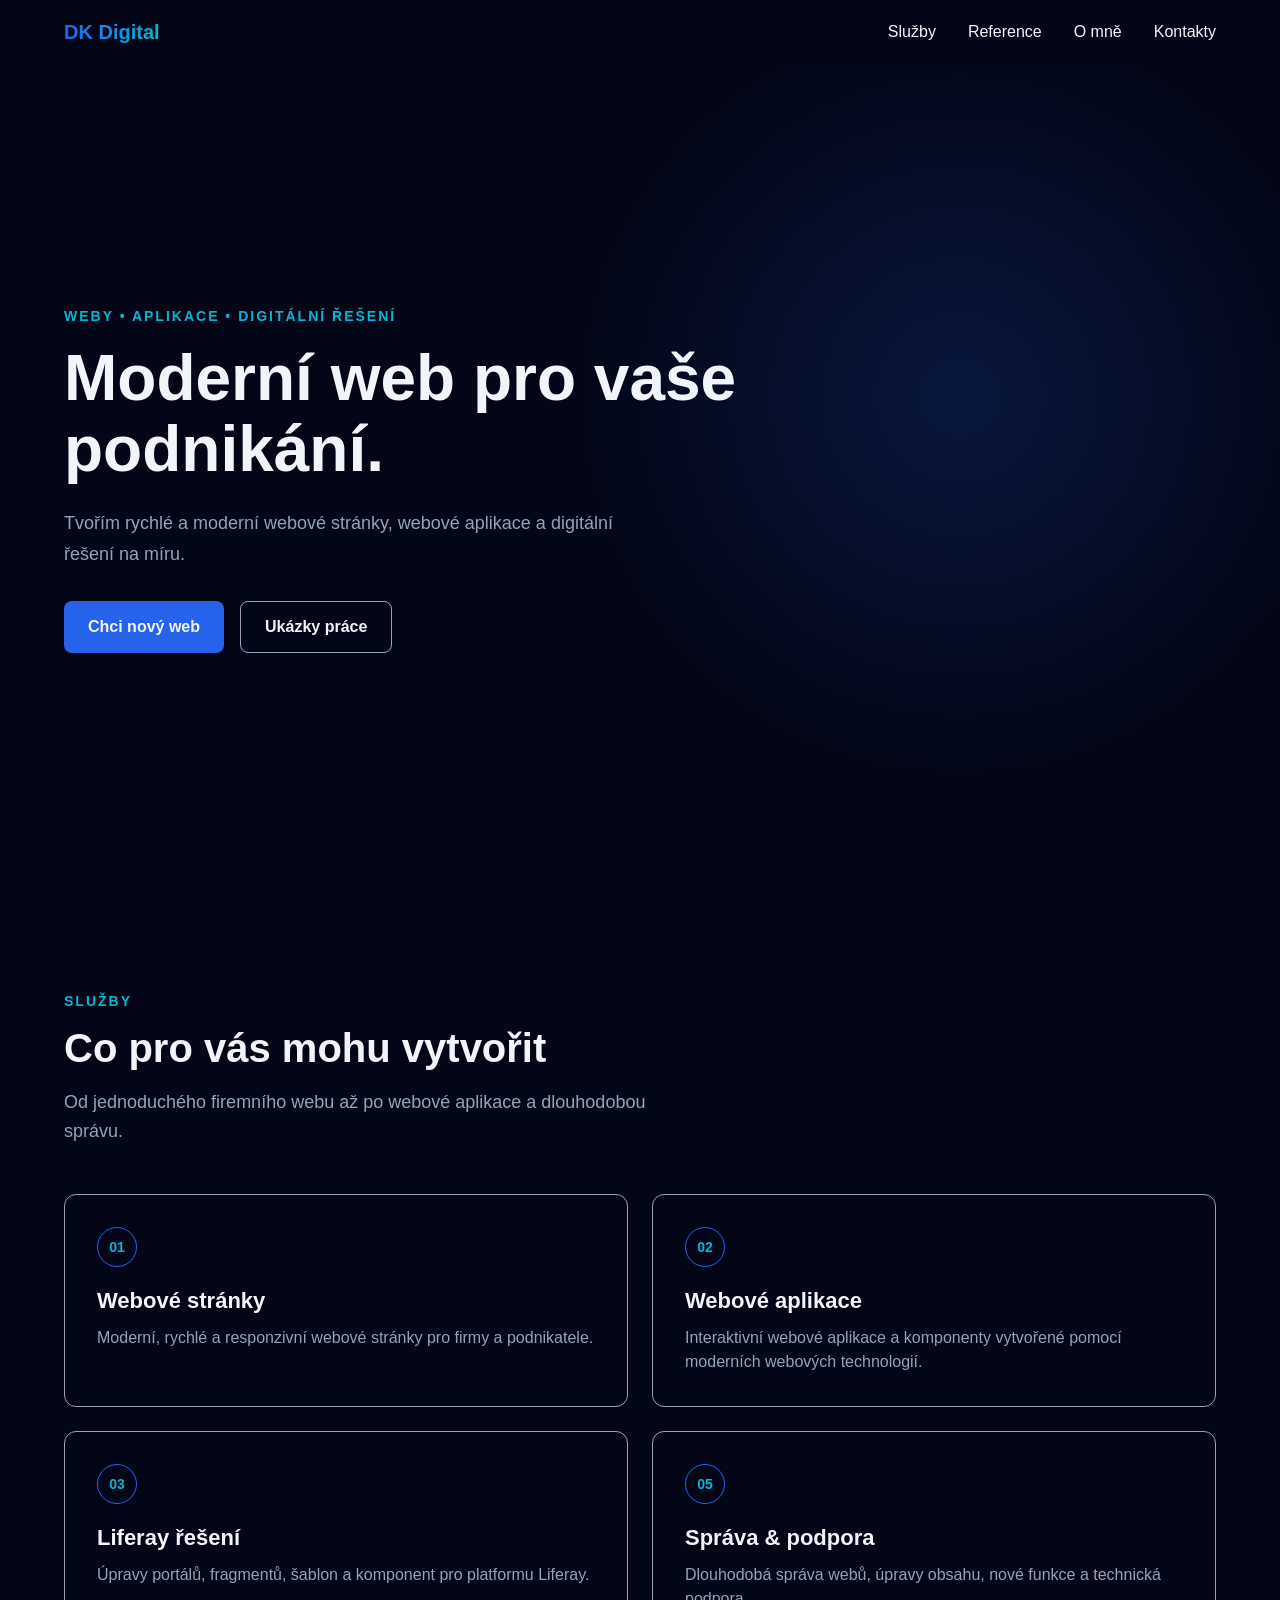
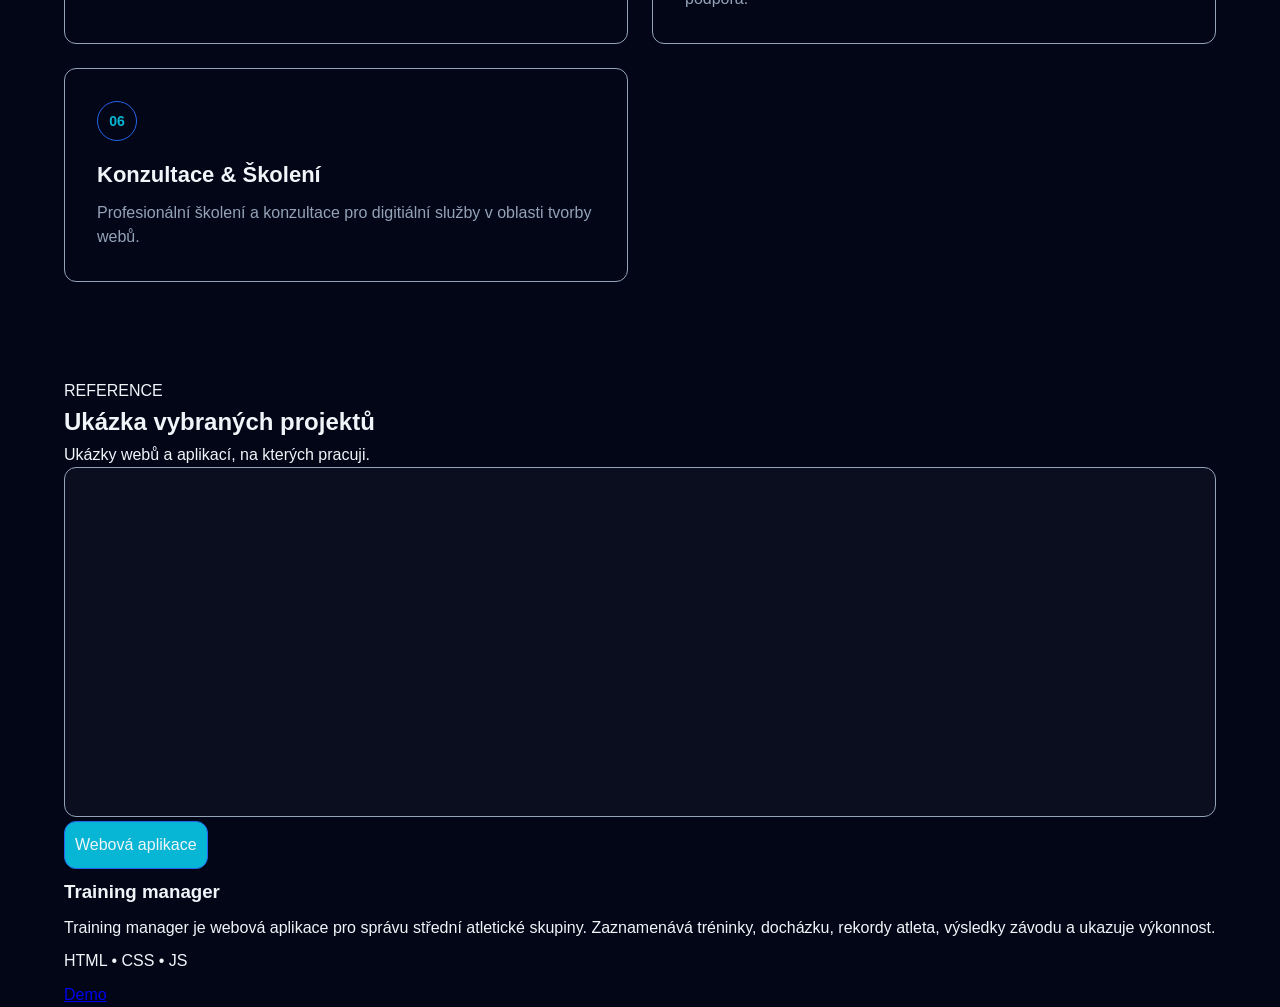
==== index.html @ 987971bc "Initial commit" ====
<!DOCTYPE html>
<html lang="cs">
<head>
    <meta charset="UTF-8">
    <meta name="viewport" content="width=device-width, initial-scale=1.0">
    <title>DK Digital | Weby, aplikace a digitální řešení</title>
    <link rel="stylesheet" href="css/style.css">
</head>
<body>
    <header class="header">
        <div class="container header__inner">
            <a href="/" class="logo">DK Digital </a>
            <nav class="header__nav">
                <ul class="header__nav-list">
                    <li class="header__nav-item"><a class="header__nav-link" href="#services">Služby</a></li>
                    <li class="header__nav-item"><a class="header__nav-link" href="#references">Reference</a></li>
                    <li class="header__nav-item"><a class="header__nav-link" href="#aboutme">O mně</a></li>
                    <li class="header__nav-item"><a class="header__nav-link" href="#contacts">Kontakty</a></li>
                </ul>
            </nav>
            <button class="header__menu-button" type="button" aria-label="Otevřít navigaci" aria-expanded="false">
                <span></span>
                <span></span>
                <span></span>
            </button>
        </div>
    </header>

    <main>
        <section class="hero">
            <div class="container">
                <div class="hero__content">
                    <p class="hero__eyebrow">
                        WEBY • APLIKACE • DIGITÁLNÍ ŘEŠENÍ
                    </p>
                    <h1 class="hero__title">Moderní web pro vaše podnikání.</h1>
                    <p class="hero__text">
                        Tvořím rychlé a moderní webové stránky, webové aplikace a digitální řešení na míru.
                    </p>
                    <div class="hero__actions">
                        <a href="#contacts" class="button button--primary">
                            Chci nový web
                        </a>

                        <a href="#references" class="button button--secondary">
                            Ukázky práce
                        </a>
                    </div>
                </div>
            </div>
        </section>

        <section class="services" id="services">
            <div class="container">
                <header class="services__header">
                    <p class="services__eyebrow"> SLUŽBY </p>
                        <h2 class="services__title">Co pro vás mohu vytvořit</h2>
                        <p class="services__text">Od jednoduchého firemního webu až po webové aplikace a dlouhodobou správu.</p>
                </header>

                 <div class="services__grid">
                        <article class="service-card">
                            <span class="service-card__number">01</span>

                            <h3 class="service-card__title">
                                Webové stránky
                            </h3>

                            <p class="service-card__text">
                                Moderní, rychlé a responzivní webové stránky pro firmy a podnikatele.
                            </p>
                        </article>

                         <article class="service-card">
                            <span class="service-card__number">02</span>

                            <h3 class="service-card__title">
                                Webové aplikace
                            </h3>

                            <p class="service-card__text">
                                Interaktivní webové aplikace a komponenty vytvořené pomocí moderních webových technologií.
                            </p>
                        </article>

                        <article class="service-card">
                            <span class="service-card__number">03</span>

                            <h3 class="service-card__title">
                                Liferay řešení
                            </h3>

                            <p class="service-card__text">
                                Úpravy portálů, fragmentů, šablon a komponent pro platformu Liferay.
                            </p>
                        </article>

                        <article class="service-card">
                            <span class="service-card__number">05</span>

                            <h3 class="service-card__title">
                                Správa & podpora
                            </h3>

                            <p class="service-card__text">
                                Dlouhodobá správa webů, úpravy obsahu, nové funkce a technická podpora.
                            </p>
                        </article>

                        <article class="service-card">
                            <span class="service-card__number">06</span>

                            <h3 class="service-card__title">
                                Konzultace & Školení
                            </h3>

                            <p class="service-card__text">
                                Profesionální školení a konzultace pro digitiální služby v oblasti tvorby webů.
                            </p>
                        </article>
                 </div>
            </div>

        </section>

        <section class="references" id="references">
            <div class="container">
                <header class="references__header">
                    <p class="references__eyebrow">REFERENCE</p>
                    <h2 class="references__title">Ukázka vybraných projektů</h2>
                    <p class="references__text">Ukázky webů a aplikací, na kterých pracuji.</p>
                </header>

                <div class="references__grid">
                    <article class="project-card">
                        <div class="project-card__image">
                            <!-- Později screenshot projektu --> 
                        </div>
                        <div class="project-card__content">
                            <span class="project-card__category">Webová aplikace</span>
                            <h3 class="project-card__title"> Training manager</h3>
                            <p class="project-card__text">Training manager je webová aplikace pro správu střední atletické skupiny.
                                Zaznamenává tréninky, docházku, rekordy atleta, výsledky závodu a ukazuje výkonnost. </p>
                            <span class="project-card__technologies">HTML • CSS • JS</span>
                            <a class="project-card__link" href="#" target="_blank">Demo</a>
                        </div>
                    </article>
                </div>
            </div>
        </section>
    </main>
    <script src="js/main.js"></script>
</body>
</html>
---- css/style.css ----
* {
    margin: 0px;
    padding: 0px;
    box-sizing: border-box;
}

:root {
    --color-background: #020617;
    --color-primary: #2563eb;
    --color-accent: #06b6d4;
    --color-text: #f1f5f9;
    --color-text-muted: #94a3b8;
}

body {
    background-color: var(--color-background);
    color: var(--color-text);
    font-family: Arial, sans-serif;
    line-height: 1.6;
}

.container {
    width: 100%;
    max-width: 1200px;
    margin: 0 auto;
    padding: 0 24px;
}

/*--- Header page ---*/

.header {
    padding: 16px 0;
}

.header__inner {
   display: flex;
   align-items: center;
   justify-content: space-between;
   position: relative;
}

.header__nav-list {
    display: flex;
    list-style: none;
    gap: 32px;
}

.header__nav-link {
    color: var(--color-text);
    text-decoration: none;
    transition: color 0.2s ease;
}

.header__nav-link:hover {
    color: var(--color-accent);
}

.logo {
    background: linear-gradient(
        90deg,
        var(--color-primary),
        var(--color-accent)
    );
    background-clip: text;
    color: transparent;
    text-decoration: none;
    font-size: 20px;
    font-weight: 700;
}

.header__menu-button {
    display: none;
    padding: 8px;
    background: none;
    border: none;
    cursor: pointer;
}

.header__menu-button span {
    width: 24px;
    height: 2px;
    background-color: var(--color-text);
}

.hero {
    min-height: calc(100vh - 70px);
    display: flex;
    align-items: center;
    background:
        radial-gradient(
            circle at 75% 40%,
            rgba(37, 99, 235, 0.18),
            transparent 35%
        );
}

.hero__content {
    max-width: 750px;
}

.hero__eyebrow {
    color: var(--color-accent);
    font-size: 14px;
    font-weight: 700;
    letter-spacing: 2px;
    margin-bottom: 16px;
}

.hero__title {
    font-size: clamp(40px, 6vw, 64px);
    line-height: 1.1;
    margin-bottom: 24px;
}

.hero__text {
    max-width: 600px;
    color: var(--color-text-muted);
    font-size: 18px;
    line-height: 1.7;
    margin-bottom: 32px;
}

.hero__actions {
    display: flex;
    gap: 16px;
}

/* Action button */
.button {
    display: inline-flex;
    align-items: center;
    justify-content: center;
    padding: 12px 24px;
    text-decoration: none;
    border-radius: 8px;
    font-weight: 600;
    transition:
        background-color 0.2s ease,
        border-color 0.2s ease,
        color 0.2s ease,
        transform 0.2s ease;
}

.button--primary {
    background-color: var(--color-primary);
    color: var(--color-text);
}

.button--secondary {
    color: var(--color-text);
    border: 1px solid var(--color-text-muted);
}

.button--primary:hover {
    background-color: var(--color-accent);
    transform: translateY(-2px);
}

.button--secondary:hover {
    border-color: var(--color-accent);
    color: var(--color-accent);
    transform: translateY(-2px);
}

/*--- Service section ---*/

.services {
    padding: 96px 0;
}

.services__header {
    margin-bottom: 48px;
}

.services__eyebrow {
    color: var(--color-accent);
    font-size: 14px;
    font-weight: 700;
    letter-spacing: 2px;
    margin-bottom: 12px;
}

.services__title {
    font-size: 40px;
    line-height: 1.2;
    margin-bottom: 16px;
}

.services__text {
    max-width: 600px;
    color: var(--color-text-muted);
    font-size: 18px;
}

.services__grid {
    display: grid;
    grid-template-columns: repeat(2, 1fr);
    gap: 24px;
}

.service-card {
    border: 1px solid var(--color-text-muted);
    border-radius: 12px;
    padding: 32px;
    transition:
        border-color 0.2s ease,
        transform 0.2s ease;
}

.service-card:hover {
    border-color: var(--color-accent);
    transform: translateY(-4px);
}

.service-card__number {
    display: inline-flex;
    align-items: center;
    justify-content: center;
    width: 40px;
    height: 40px;
    border: 1px solid var(--color-primary);
    border-radius: 50%;
    color: var(--color-accent);
    font-size: 14px;
    font-weight: 700;
}

.service-card__title {
    margin-top: 16px;
    margin-bottom: 8px;
    font-size: 22px;
}

.service-card__text {
    color: var(--color-text-muted);
    line-height: 1.5;
}

/* --- Reference --- */
.reference
.references__header
.references__eyebrow
.references__title
.references__text
.references__grid

.project-card {
    display: grid;
    grid-template-columns: repeat(2, 1fr);
    gap: 48px;
}

.project-card__image {
    min-height: 350px;
    background: rgba(255, 255, 255, 0.03);
    border: 1px solid var(--color-text-muted);
    border-radius: 12px;
}

.project-card__content {
    display: flex;
    flex-direction: column;
    justify-content: center;
    gap: 8px;
    
}

.project-card__category {
    margin-top: 4px;
    padding: 10px;
    border: 1px solid var(--color-primary);
    border-radius: 12px;
    background: var(--color-accent) ;
    align-self: flex-start;
}

.project-card__title
.project-card__text
.project-card__technologies
.project-card__link

/*--- Responzivita --- */
@media (max-width: 768px) {

    .services__grid {
        grid-template-columns: 1fr;
    }

    .hero__actions {
        flex-direction: column;
    }

    .header__menu-button {
        display: flex;
        flex-direction: column;
        gap: 5px;
    }

    .header__menu-button span {
        width: 24px;
        height: 2px;
        background-color: var(--color-text);
        transition:
            transform 0.2s ease,
            opacity 0.2s ease;
    }

    .header__menu-button[aria-expanded="true"] span:nth-child(1) {
        transform: translateY(7px) rotate(45deg);
    }

    .header__menu-button[aria-expanded="true"] span:nth-child(2) {
        opacity: 0;
    }

    .header__menu-button[aria-expanded="true"] span:nth-child(3) {
        transform: translateY(-7px) rotate(-45deg);
    }

    .header__nav {
        display: none;
        position: absolute;
        top: calc(100% + 12px);
        padding: 24px;
        background-color: var(--color-background);
        border: 1px solid var(--color-text-muted);
        border-radius: 12px;
        z-index: 100;
    }

    .header__nav.is-open {
        display: block;
    }

    .header__nav-list {
        flex-direction: column;
        gap: 16px;
}

}
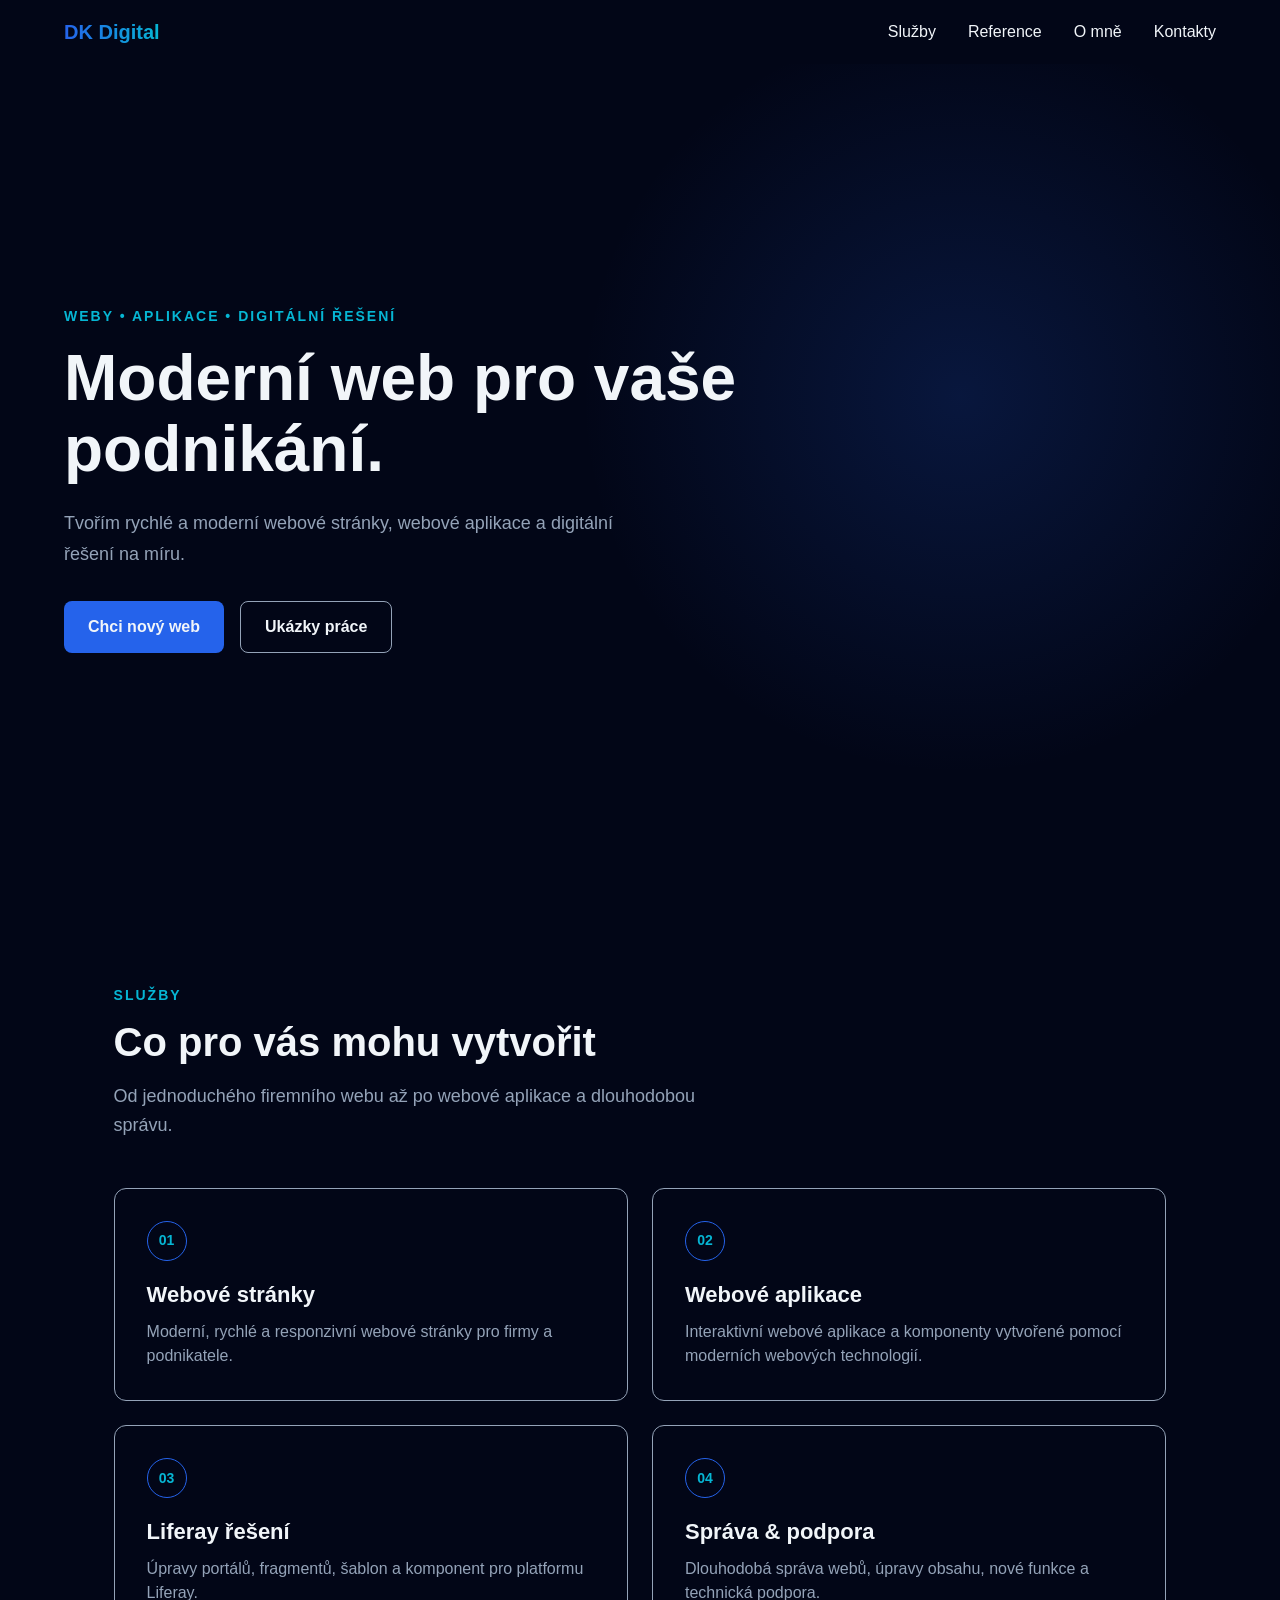
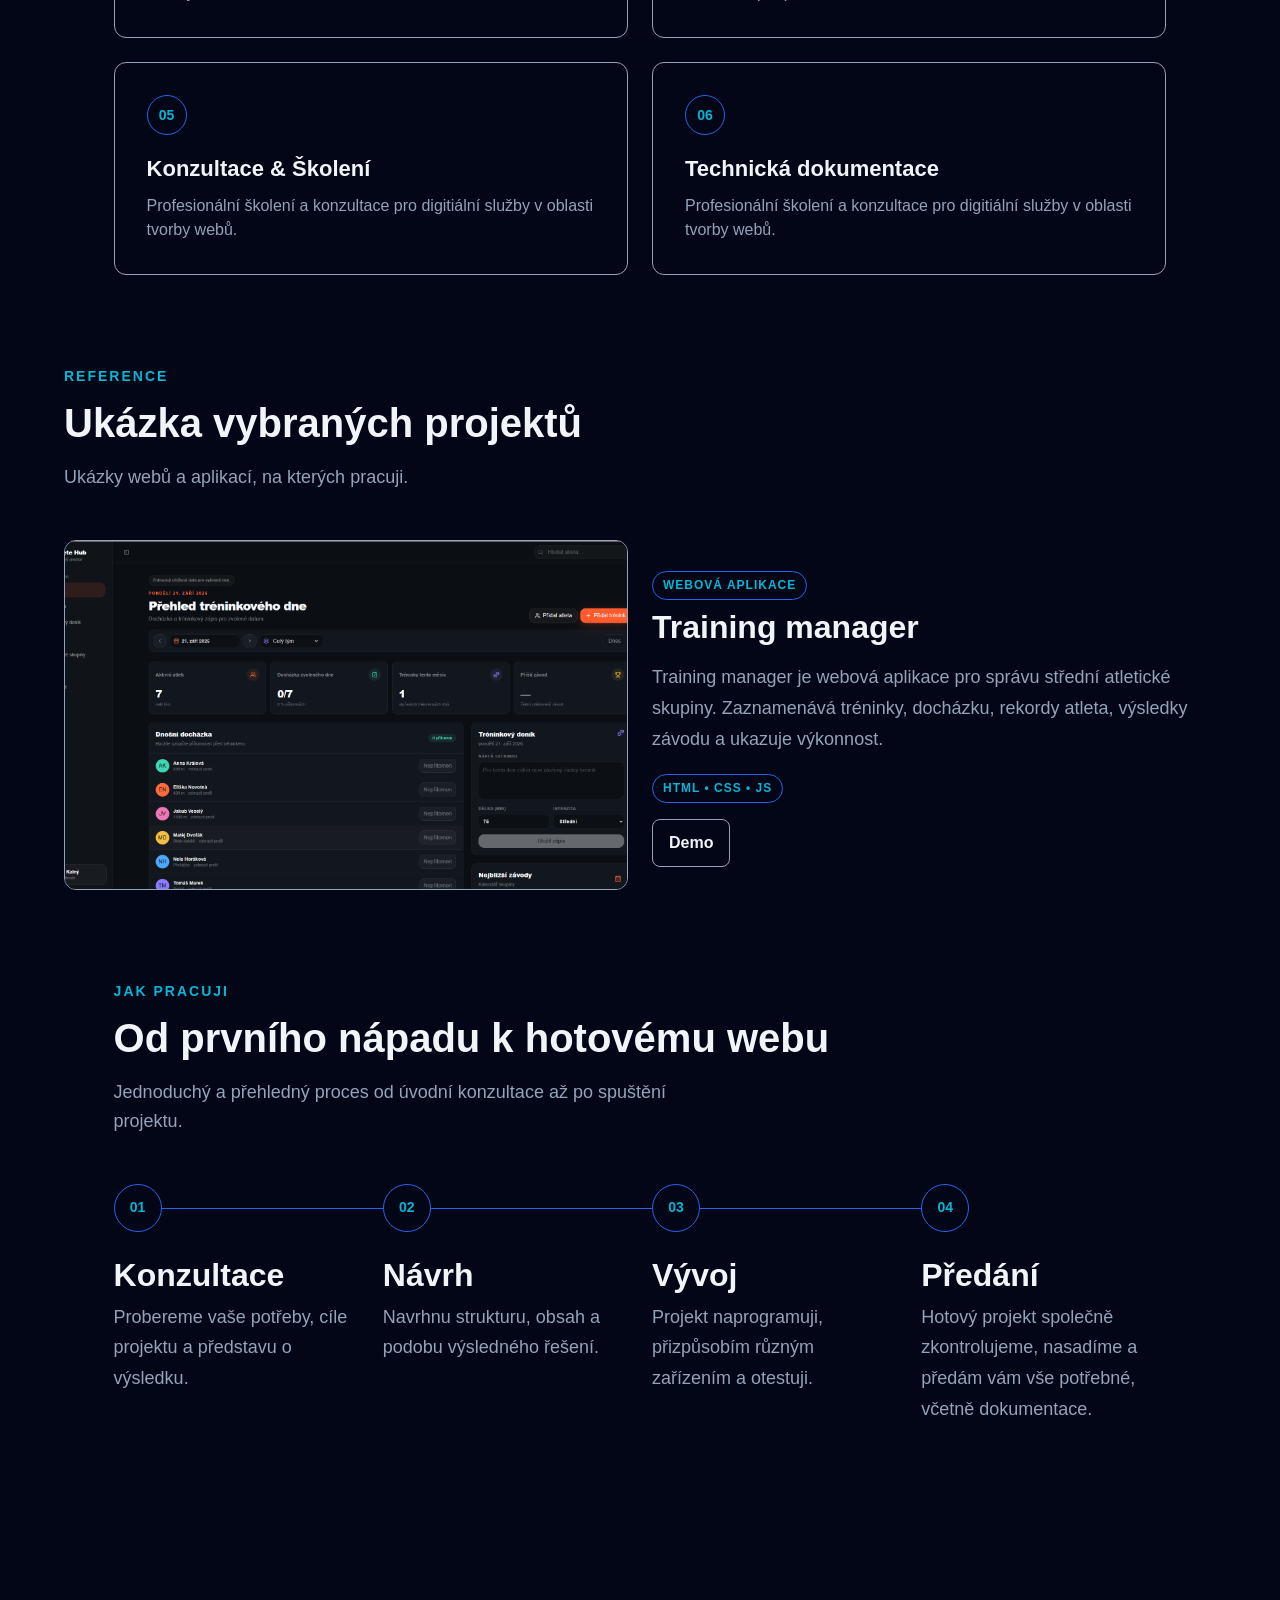
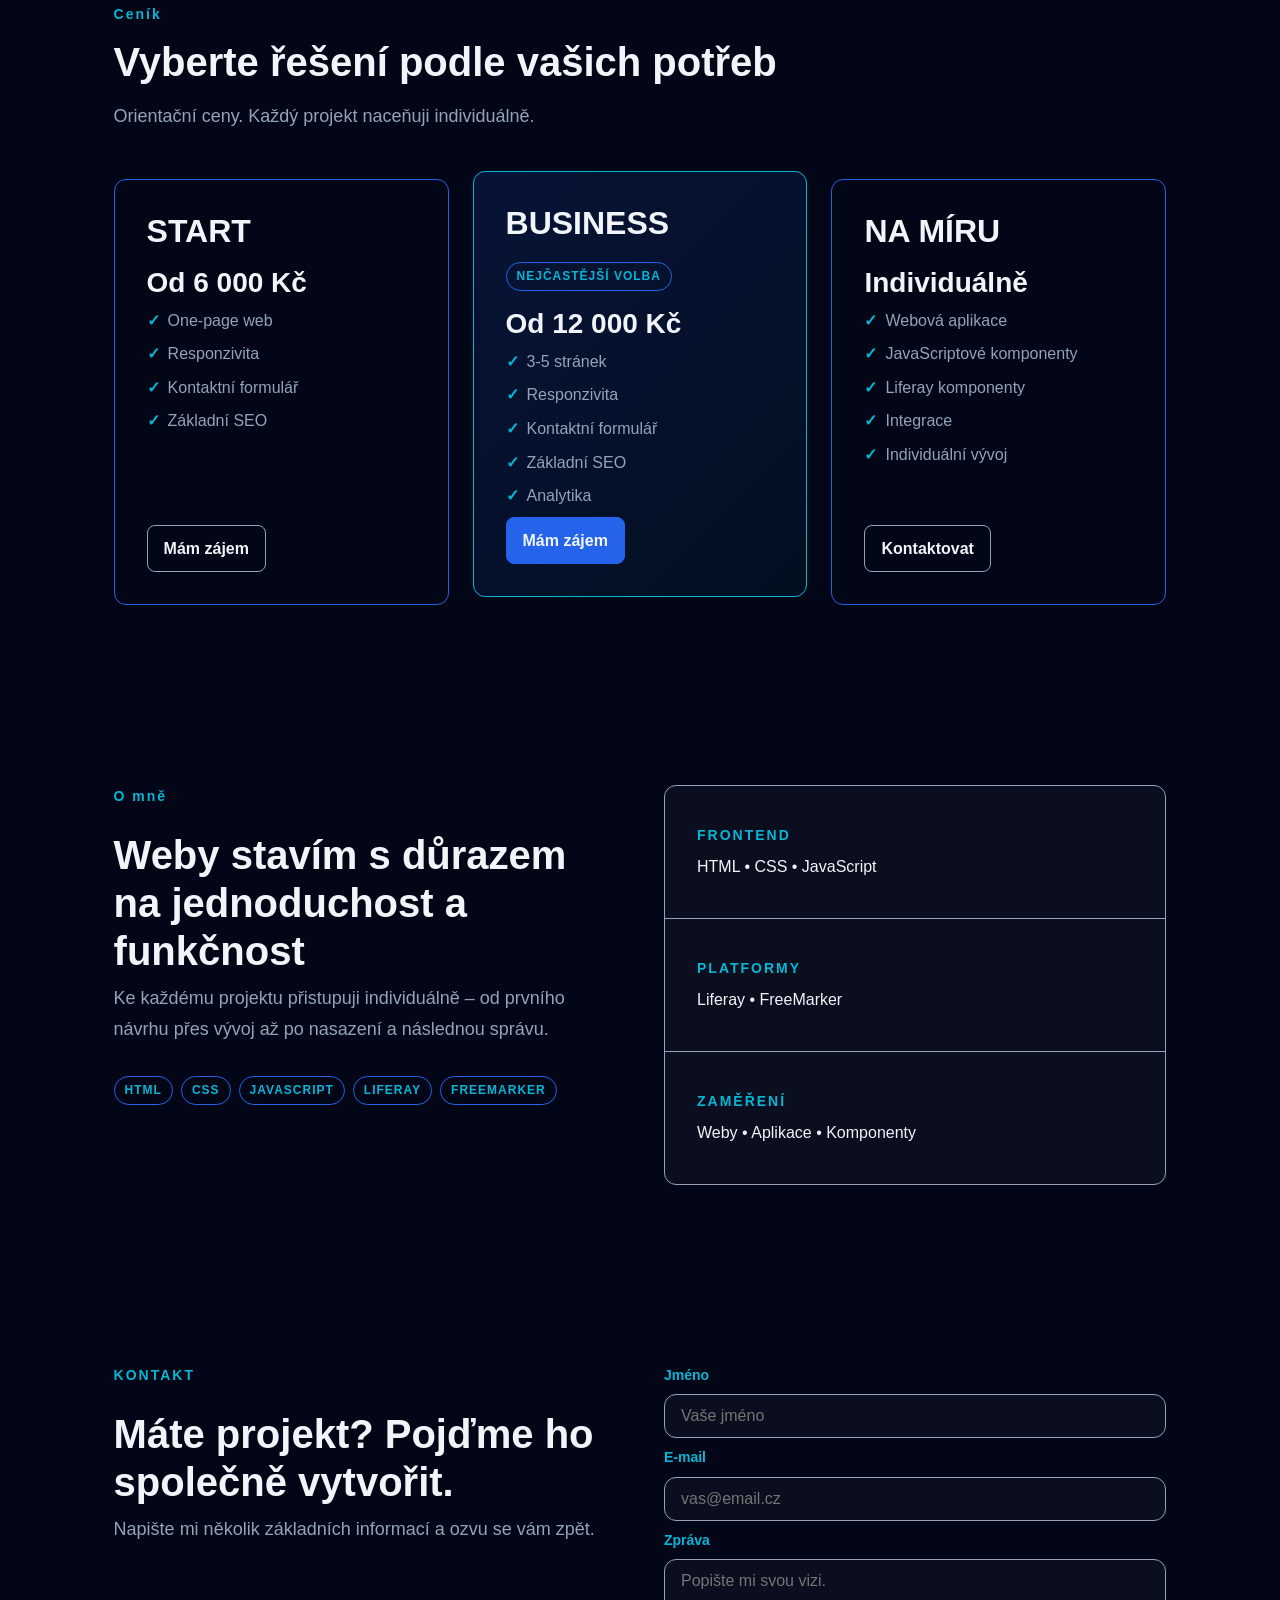
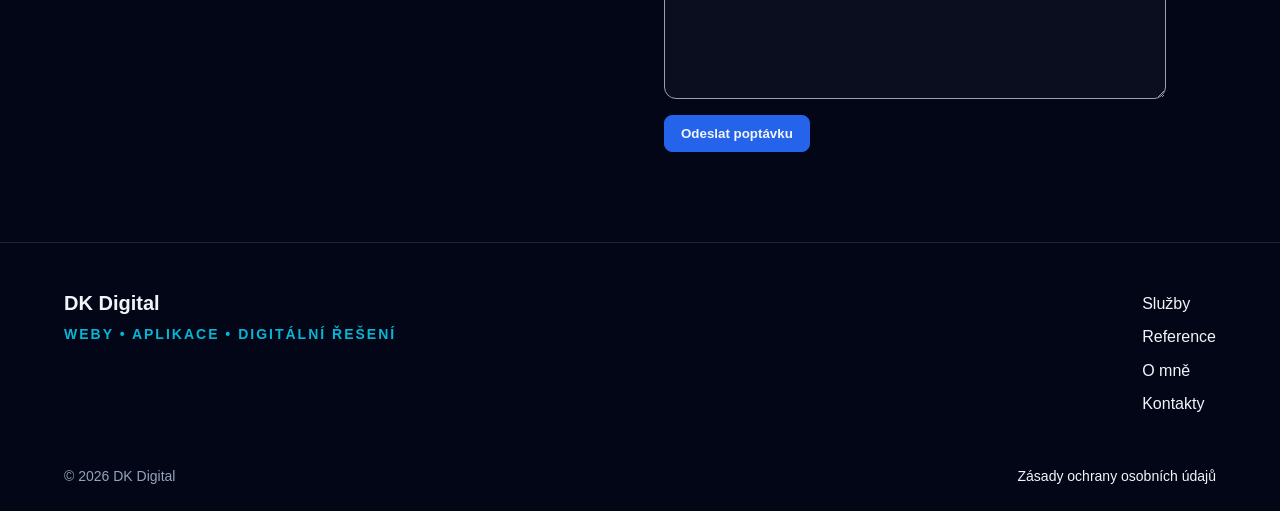
==== commit 2f073de6: "Finished and checked all section HTML and CSS" ====
--- a/index.html
+++ b/index.html
@@ -96,14 +96,26 @@
                         </article>
 
                         <article class="service-card">
+                            <span class="service-card__number">04</span>
+
+                            <h3 class="service-card__title">
+                                Správa & podpora
+                            </h3>
+
+                            <p class="service-card__text">
+                                Dlouhodobá správa webů, úpravy obsahu, nové funkce a technická podpora.
+                            </p>
+                        </article>
+
+                        <article class="service-card">
                             <span class="service-card__number">05</span>
 
                             <h3 class="service-card__title">
-                                Správa & podpora
-                            </h3>
-
-                            <p class="service-card__text">
-                                Dlouhodobá správa webů, úpravy obsahu, nové funkce a technická podpora.
+                                Konzultace & Školení
+                            </h3>
+
+                            <p class="service-card__text">
+                                Profesionální školení a konzultace pro digitiální služby v oblasti tvorby webů.
                             </p>
                         </article>
 
@@ -111,7 +123,7 @@
                             <span class="service-card__number">06</span>
 
                             <h3 class="service-card__title">
-                                Konzultace & Školení
+                                Technická dokumentace
                             </h3>
 
                             <p class="service-card__text">
@@ -134,7 +146,8 @@
                 <div class="references__grid">
                     <article class="project-card">
                         <div class="project-card__image">
-                            <!-- Později screenshot projektu --> 
+                           <img src="assets/imgs/atletHub.png" alt="Ukázka webové aplikace Training Manager"
+    > 
                         </div>
                         <div class="project-card__content">
                             <span class="project-card__category">Webová aplikace</span>
@@ -148,6 +161,235 @@
                 </div>
             </div>
         </section>
+
+        <section class="process" id="process">
+            <div class="container">
+                <header class="process__header">
+                    <p class="process__eyebrow">JAK PRACUJI</p>
+                    <h2 class="process__title">Od prvního nápadu k hotovému webu</h2>
+                    <p class="process__text">Jednoduchý a přehledný proces od úvodní konzultace až po spuštění projektu.</p>
+                </header>
+
+                <div class="process__steps">
+
+                    <article class="process-step">
+                        <span class="process-step__number">01</span>
+                        <h3 class="process-step__title"> Konzultace</h3>
+                            <p class="process-step__text">Probereme vaše potřeby, cíle projektu a představu o výsledku.</p>
+                    </article>
+
+                    <article class="process-step">
+                        <span class="process-step__number">02</span>
+                        <h3 class="process-step__title"> Návrh</h3>
+                            <p class="process-step__text">Navrhnu strukturu, obsah a podobu výsledného řešení.</p>
+                    </article>
+
+                    <article class="process-step">
+                        <span class="process-step__number">03</span>
+                        <h3 class="process-step__title"> Vývoj</h3>
+                            <p class="process-step__text">Projekt naprogramuji, přizpůsobím různým zařízením a otestuji.</p>
+                    </article>
+
+                    <article class="process-step">
+                        <span class="process-step__number">04</span>
+                        <h3 class="process-step__title"> Předání</h3>
+                            <p class="process-step__text">Hotový projekt společně zkontrolujeme, nasadíme a předám vám vše potřebné, včetně dokumentace.</p>
+                    </article>
+
+                </div>
+            </div>
+        </section>
+
+        <section class="pricing" id="pricing">
+            <div class="container">
+                <header class="pricing__header">
+                    <p class="pricing__eyebrow">Ceník</p>
+                    <h2 class="pricing__title">Vyberte řešení podle vašich potřeb</h2>
+                    <p class="pricing__text">Orientační ceny. Každý projekt naceňuji individuálně.</p>
+                </header>
+
+                <div class="pricing__grid">
+                    <article class="pricing-card">
+                        <h3 class="pricing-card__title"> START</h3>
+                        <p class="pricing-card__price">Od 6 000 Kč</p>
+                        <ul class="pricing-card__list">
+                            <li class="pricing-card__item">One-page web</li>
+                            <li class="pricing-card__item">Responzivita</li>
+                            <li class="pricing-card__item">Kontaktní formulář</li>
+                            <li class="pricing-card__item">Základní SEO</li>
+                        </ul>
+
+                        <a class="pricing-card__link" href="#contacts">Mám zájem</a>
+
+                    </article>
+
+                    <article class="pricing-card pricing-card--featured">
+                        <h3 class="pricing-card__title"> BUSINESS</h3>
+                        <span class="pricing-card__badge">Nejčastější volba</span>
+                        <p class="pricing-card__price">Od 12 000 Kč</p>
+                        <ul class="pricing-card__list">
+                            <li class="pricing-card__item">3-5 stránek</li>
+                            <li class="pricing-card__item">Responzivita</li>
+                            <li class="pricing-card__item">Kontaktní formulář</li>
+                            <li class="pricing-card__item">Základní SEO</li>
+                            <li class="pricing-card__item">Analytika</li>
+                        </ul>
+
+                        <a class="pricing-card__link" href="#contacts">Mám zájem</a>
+
+                    </article>
+                    
+                    <article class="pricing-card">
+                        <h3 class="pricing-card__title"> NA MÍRU</h3>
+                        <p class="pricing-card__price">Individuálně</p>
+                        <ul class="pricing-card__list">
+                            <li class="pricing-card__item">Webová aplikace</li>
+                            <li class="pricing-card__item">JavaScriptové komponenty</li>
+                            <li class="pricing-card__item">Liferay komponenty</li>
+                            <li class="pricing-card__item">Integrace</li>
+                            <li class="pricing-card__item">Individuální vývoj</li>
+                        </ul>
+
+                        <a class="pricing-card__link" href="#contacts">Kontaktovat</a>
+
+                    </article>
+                </div>
+            </div>
+        </section>
+
+<section class="about" id="aboutme">
+    <div class="container">
+
+        <div class="about__grid">
+
+            <div class="about__content">
+                <p class="about__eyebrow">O mně</p>
+
+                <h2 class="about__title">
+                    Weby stavím s důrazem na jednoduchost a funkčnost
+                </h2>
+
+                <p class="about__text">
+                    Ke každému projektu přistupuji individuálně – od prvního návrhu
+                    přes vývoj až po nasazení a následnou správu.
+                </p>
+
+                <ul class="about__list">
+                    <li class="about__item">HTML</li>
+                    <li class="about__item">CSS</li>
+                    <li class="about__item">JavaScript</li>
+                    <li class="about__item">Liferay</li>
+                    <li class="about__item">FreeMarker</li>
+                </ul>
+            </div>
+
+            <div class="about__visual">
+        
+                <div class="about__visual-item">
+                    <p class="about__visual-eyebrow">FRONTEND</p>
+                    <p class="about__visual-text">HTML • CSS • JavaScript</p>
+                </div>
+
+                <div class="about__visual-item">
+                    <p class="about__visual-eyebrow">PLATFORMY</p>
+                    <p class="about__visual-text">Liferay • FreeMarker</p>
+                </div>
+
+                <div class="about__visual-item">
+                    <p class="about__visual-eyebrow">ZAMĚŘENÍ</p>
+                    <p class="about__visual-text">Weby • Aplikace • Komponenty</p>
+                </div>
+
+            </div>
+
+        </div>
+
+    </div>
+</section>
+
+<section class="contact" id="contacts">
+    <div class="container">
+
+        <div class="contact__grid">
+
+            <div class="contact__content">
+                <p class="contact__eyebrow">KONTAKT</p>
+
+                <h2 class="contact__title">
+                    Máte projekt? Pojďme ho společně vytvořit.
+                </h2>
+
+                <p class="contact__text">
+                    Napište mi několik základních informací a ozvu se vám zpět.   
+                </p>
+            </div>
+
+            <div>
+                <form class="contact-form">
+                    <label class="contact-form__label" for="name">Jméno</label>
+                        <input class="contact-form__field" type="text" id="name" name = "name" placeholder="Vaše jméno" minlength="3" required>
+                    
+                    <label class="contact-form__label" for="email">E-mail</label>
+                        <input class="contact-form__field" type="email" name="email" id="email" placeholder="vas@email.cz" required>
+
+                    <label class="contact-form__label" for="message">Zpráva</label>
+                        <textarea class="contact-form__field" id="message" name="message" placeholder="Popište mi svou vizi." minlength="10" required></textarea>
+
+                    <button class="contact-form__button" type="submit">Odeslat poptávku</button>
+                </form>
+            </div>
+            
+        </div>
+
+    </div>
+
+</section>
+
+<footer class="footer">
+    <div class="container">
+
+        <div class="footer__grid">
+
+            <div class="footer__brand">
+                <p class="footer__title">DK Digital</p>
+                <p class="footer__eyebrow">
+                    WEBY • APLIKACE • DIGITÁLNÍ ŘEŠENÍ
+                </p>
+            </div>
+
+            <nav class="footer__nav" aria-label="Navigace v patičce">
+                <ul class="footer__nav-list">
+                    <li class="footer__nav-item">
+                        <a class="footer__nav-link" href="#services">Služby</a>
+                    </li>
+
+                    <li class="footer__nav-item">
+                        <a class="footer__nav-link" href="#references">Reference</a>
+                    </li>
+
+                    <li class="footer__nav-item">
+                        <a class="footer__nav-link" href="#aboutme">O mně</a>
+                    </li>
+
+                    <li class="footer__nav-item">
+                        <a class="footer__nav-link" href="#contacts">Kontakty</a>
+                    </li>
+                </ul>
+            </nav>
+
+        </div>
+
+        <div class="footer__bottom">
+            <p class="footer__copyright">© 2026 DK Digital</p>
+
+            <a class="footer__link" href="#">
+                Zásady ochrany osobních údajů
+            </a>
+        </div>
+
+    </div>
+</footer>
+
     </main>
     <script src="js/main.js"></script>
 </body>
--- a/css/style.css
+++ b/css/style.css
@@ -10,6 +10,8 @@
     --color-accent: #06b6d4;
     --color-text: #f1f5f9;
     --color-text-muted: #94a3b8;
+
+    --section-spacing: clamp(64px, 7vw, 96px);
 }
 
 body {
@@ -83,9 +85,10 @@
 }
 
 .hero {
-    min-height: calc(100vh - 70px);
+    min-height: min(calc(100vh - 70px), 850px);
     display: flex;
     align-items: center;
+    padding: 80px 0;
     background:
         radial-gradient(
             circle at 75% 40%,
@@ -165,7 +168,7 @@
 /*--- Service section ---*/
 
 .services {
-    padding: 96px 0;
+    padding: var(--section-spacing)
 }
 
 .services__header {
@@ -237,53 +240,630 @@
 }
 
 /* --- Reference --- */
-.reference
-.references__header
-.references__eyebrow
-.references__title
-.references__text
-.references__grid
+.reference {
+    padding: var(--section-spacing)
+}
+
+.references__header {
+    margin-bottom: 48px;
+}
+.references__eyebrow {
+    color: var(--color-accent);
+    font-size: 14px;
+    font-weight: 700;
+    letter-spacing: 2px;
+    margin-bottom: 12px;
+}
+
+.references__title {
+    font-size: 40px;
+    line-height: 1.2;
+    margin-bottom: 16px;
+}
+
+.references__text {
+    max-width: 600px;
+    color: var(--color-text-muted);
+    font-size: 18px;
+}
 
 .project-card {
     display: grid;
     grid-template-columns: repeat(2, 1fr);
-    gap: 48px;
+    gap: 24px;
 }
 
 .project-card__image {
     min-height: 350px;
+    overflow: hidden;
+    border: 1px solid var(--color-text-muted);
+    border-radius: 12px;
+}
+
+.project-card__image img {
+    width: 100%;
+    height: 100%;
+    object-fit: cover;
+    display: block;
+}
+
+.project-card__content {
+    display: flex;
+    flex-direction: column;
+    justify-content: center;
+    gap: 8px;
+}
+
+.project-card__category {
+    align-self: flex-start;
+    padding: 4px 10px;
+    margin-top: 8px;
+    border: 1px solid var(--color-primary);
+    border-radius: 999px;
+    color: var(--color-accent);
+    font-size: 12px;
+    font-weight: 700;
+    letter-spacing: 1px;
+    text-transform: uppercase;
+}
+
+.project-card__title {
+    font-size: 32px;
+    color: var(--color-text);
+    line-height: 1.2;
+}
+
+.project-card__text {
+    max-width: 600px;
+    color: var(--color-text-muted);
+    font-size: 18px;
+    line-height: 1.7;
+    margin-top: 8px;
+}
+
+.project-card__technologies {
+    align-self: flex-start;
+    padding: 4px 10px;
+    margin-top: 8px;
+    border: 1px solid var(--color-primary);
+    border-radius: 999px;
+    color: var(--color-accent);
+    font-size: 12px;
+    font-weight: 700;
+    letter-spacing: 1px;
+    text-transform: uppercase;
+    margin-top: 12px;
+}
+
+.project-card__link {
+    align-self: flex-start;
+    display: inline-flex;
+    justify-content: center;
+    text-decoration: none;
+    color: var(--color-text);
+    border: 1px solid var(--color-text-muted);
+    padding: 10px 16px;
+    margin-top: 8px;
+    border-radius: 8px;
+    font-weight: 600;
+    transition:
+        border-color 0.2s ease,
+        color 0.2s ease,
+        transform 0.2s ease;
+}
+
+.project-card__link:hover {
+    border-color: var(--color-accent);
+    color: var(--color-accent);
+    transform: translateY(-2px);
+}
+
+/*--- Proces --- */
+
+.process {
+    padding: var(--section-spacing)
+}
+
+.process__header {
+    margin-bottom: 48px;
+}
+
+.process__eyebrow {
+    color: var(--color-accent);
+    font-size: 14px;
+    font-weight: 700;
+    letter-spacing: 2px;
+    margin-bottom: 12px;
+}
+
+.process__title {
+    font-size: 40px;
+    line-height: 1.2;
+    margin-bottom: 16px;
+}
+
+.process__text {
+    max-width: 600px;
+    color: var(--color-text-muted);
+    font-size: 18px;
+}
+
+.process__steps {
+    display: grid;
+    grid-template-columns: repeat(4, 1fr);
+    gap: 24px;
+}
+
+.process-step {
+    position: relative;
+}
+
+.process-step::after {
+    content: "";
+    position: absolute;
+    height: 1px;
+    background-color: var(--color-primary);
+    top: 24px;
+    left: 48px;
+    right: -24px;
+}
+
+.process-step:last-child::after {
+    display: none;
+}
+
+.process-step__number {
+    display: inline-flex;
+    align-items: center;
+    justify-content: center;
+    width: 48px;
+    height: 48px;
+    border: 1px solid var(--color-primary);
+    border-radius: 50%;
+    color: var(--color-accent);
+    font-size: 14px;
+    font-weight: 700;
+}
+
+.process-step__title {
+    margin-top: 24px;
+    font-size: 32px;
+    color: var(--color-text);
+    line-height: 1.2;
+}
+
+.process-step__text {
+    max-width: 600px;
+    color: var(--color-text-muted);
+    font-size: 18px;
+    line-height: 1.7;
+    margin-top: 8px;
+}
+
+
+/*--- Pricing --- */
+
+.pricing {
+    padding: var(--section-spacing)
+}
+
+.pricing__header {
+    margin-bottom: 48px;
+}
+
+.pricing__eyebrow {
+    color: var(--color-accent);
+    font-size: 14px;
+    font-weight: 700;
+    letter-spacing: 2px;
+    margin-bottom: 12px;
+}
+
+.pricing__title {
+    font-size: 40px;
+    line-height: 1.2;
+    margin-bottom: 16px;
+}
+
+.pricing__text {
+    max-width: 600px;
+    color: var(--color-text-muted);
+    font-size: 18px;
+}
+
+.pricing__grid {
+    display: grid;
+    grid-template-columns: repeat(3, 1fr);
+    gap: 24px;
+}
+
+.pricing-card {
+    height: 100%;
+    display: flex;
+    flex-direction: column;
+    padding: 32px;
+    border: 1px solid var(--color-primary);
+    border-radius: 12px;
+    gap: 8px;
+}
+
+.pricing-card__title {
+    font-size: 32px;
+    color: var(--color-text);
+    line-height: 1.2;
+}
+
+.pricing-card__price {
+    color: var(--color-text);
+    font-size: 28px;
+    font-weight: 700;
+    line-height: 1.2;
+    margin-top: 8px;
+}
+
+.pricing-card__list {
+    display: flex;
+    flex-direction: column;
+    gap: 8px;
+    list-style: none;
+}
+
+.pricing-card__item {
+    color: var(--color-text-muted);
+    line-height: 1.6;
+}
+
+.pricing-card__item::before {
+    content: "✓";
+    color: var(--color-accent);
+    font-weight: 700;
+    margin-right: 8px;
+}
+
+.pricing-card__link {
+    margin-top: auto;
+    align-self: flex-start;
+    display: inline-flex;
+    justify-content: center;
+    text-decoration: none;
+    color: var(--color-text);
+    border: 1px solid var(--color-text-muted);
+    padding: 10px 16px;
+    border-radius: 8px;
+    font-weight: 600;
+    transition:
+        border-color 0.2s ease,
+        color 0.2s ease,
+        transform 0.2s ease;
+}
+
+.pricing-card__link:hover {
+    border-color: var(--color-accent);
+    color: var(--color-accent);
+    transform: translateY(-4px);
+}
+
+.pricing-card--featured {
+    border-color: var(--color-accent);
+    background: linear-gradient(
+        135deg,
+        rgba(37, 99, 235, 0.15),
+        rgba(6, 182, 212, 0.05)
+    );
+    transform: translateY(-8px);
+}
+
+.pricing-card--featured .pricing-card__link {
+    background-color: var(--color-primary);
+    border-color: var(--color-primary);
+}
+
+.pricing-card__badge {
+    align-self: flex-start;
+    padding: 4px 10px;
+    margin-top: 12px;
+    border: 1px solid var(--color-primary);
+    border-radius: 999px;
+    color: var(--color-accent);
+    font-size: 12px;
+    font-weight: 700;
+    letter-spacing: 1px;
+    text-transform: uppercase;
+}
+
+/*--- About ---*/
+.about {
+    padding: var(--section-spacing)
+}
+
+.about__grid {
+    display: grid;
+    grid-template-columns: repeat(2, 1fr);
+    gap: 48px;
+}
+
+.about__content {
+    display: flex;
+    flex-direction: column;
+    gap: 8px;
+}
+
+.about__eyebrow {
+    color: var(--color-accent);
+    font-size: 14px;
+    font-weight: 700;
+    letter-spacing: 2px;
+    margin-bottom: 16px;
+}
+
+.about__title {
+    font-size: 40px;
+    line-height: 1.2;
+}
+
+.about__text {
+    font-size: 18px;
+    color: var(--color-text-muted);
+    line-height: 1.7;
+}
+
+.about__list {
+    display: flex;
+    flex-wrap: wrap;
+    gap: 8px;
+    margin-top: 12px;
+    list-style: none;
+}
+
+.about__item {
+    padding: 4px 10px;
+    margin-top: 12px;
+    border: 1px solid var(--color-primary);
+    border-radius: 999px;
+    color: var(--color-accent);
+    font-size: 12px;
+    font-weight: 700;
+    letter-spacing: 1px;
+    text-transform: uppercase;
+}
+
+.about__visual {
+    display: flex;
+    flex-direction: column;
+    min-height: 400px;
     background: rgba(255, 255, 255, 0.03);
     border: 1px solid var(--color-text-muted);
     border-radius: 12px;
-}
-
-.project-card__content {
+    overflow: hidden;
+}
+
+.about__visual-item {
     display: flex;
     flex-direction: column;
     justify-content: center;
+    flex: 1;
+    padding: 24px 32px;
+    border-bottom: 1px solid var(--color-text-muted);
+}
+
+.about__visual-item:last-child {
+    border-bottom: none;
+}
+
+.about__visual-eyebrow {
+    color: var(--color-accent);
+    font-size: 14px;
+    font-weight: 700;
+    letter-spacing: 2px;
+}
+
+.about__visual-text {
+    margin-top: 8px;
+    color: var(--color-text);
+}
+
+.contact {
+    padding: var(--section-spacing)
+}
+
+.contact__grid {
+    display: grid;
+    grid-template-columns: repeat(2, 1fr);
+    gap: 48px;
+}
+
+.contact__content {
+    display: flex;
+    flex-direction: column;
     gap: 8px;
+}
+
+.contact-form {
+    display: flex;
+    flex-direction: column;
+    gap: 8px;
+}
+
+.contact__eyebrow {
+    color: var(--color-accent);
+    font-size: 14px;
+    font-weight: 700;
+    letter-spacing: 2px;
+    margin-bottom: 16px;
+}
+
+.contact__title {
+    font-size: 40px;
+    line-height: 1.2;
+}
+
+.contact__text {
+    font-size: 18px;
+    color: var(--color-text-muted);
+    line-height: 1.7;
+}
+
+.contact-form__label {
+    color: var(--color-accent);
+    font-size: 14px;
+    font-weight: 700;
+}
+
+.contact-form__field {
+    width: 100%;
+    color: inherit;
+    font-family: inherit;
+    font-size: 16px;
+    padding: 12px 16px;
+    background: rgba(255, 255, 255, 0.03);
+    border: 1px solid var(--color-text-muted);
+    border-radius: 12px;
+}
+
+.contact-form__field:focus {
+    outline: none;
+    border-color: var(--color-accent);
+    box-shadow: 0 0 0 3px rgba(6, 182, 212, 0.15);
+}
+
+.contact-form__button {
+    align-self: flex-start;
+    display: inline-flex;
+    justify-content: center;
+    margin-top: 8px;
+    padding: 10px 16px;
+    background-color: var(--color-primary);
+    color: var(--color-text);
+    border: 1px solid var(--color-primary);
+    border-radius: 8px;
+    font-family: inherit;
+    font-weight: 600;
+    cursor: pointer;
+    transition:
+        background-color 0.2s ease,
+        border-color 0.2s ease,
+        transform 0.2s ease;
+}
+
+.contact-form__button:hover {
+    background-color: var(--color-accent);
+    border-color: var(--color-accent);
+    transform: translateY(-2px);
+}
+
+textarea.contact-form__field {
+    min-height: 140px;
+}
+
+textarea.contact-form__field {
+    min-height: 140px;
+    resize: vertical;
+}
+
+.footer {
+    padding: 48px 0 24px;
+    border-top: 1px solid rgba(148, 163, 184, 0.2);
+}
+
+.footer__grid {
+    display: grid;
+    grid-template-columns: repeat(2, 1fr);
+    gap: 48px;
+}
+
+.footer__title {
+    font-size: 20px;
+    font-weight: 700;
+    line-height: 1.2;
+}
+
+.footer__eyebrow {
+    margin-top: 8px;
+    color: var(--color-accent);
+    font-size: 14px;
+    font-weight: 700;
+    letter-spacing: 2px;
+}
+
+.footer__nav {
+    justify-self: end;
+}
+
+.footer__nav-list {
+    display: flex;
+    flex-direction: column;
+    list-style: none;
+    gap: 8px
+}
+
+.footer__nav-link {
+    color: var(--color-text);
+    text-decoration: none;
+    transition: color 0.2s ease;
+}
+
+.footer__nav-link:hover {
+    color: var(--color-accent);
+}
+
+.footer__bottom {
+    display: flex;
+    justify-content: space-between;
+    align-items: center;
+    margin-top: 48px;
+}
+
+.footer__copyright {
+    color: var(--color-text-muted);
+    font-size: 14px;
+}
+
+.footer__link {
+    color: var(--color-text);
+    font-size: 14px;
+    text-decoration: none;
+    transition:
+        color 0.2s ease
+}
+
+.footer__link:hover {
+    color: var(--color-accent);
+}
+
+/*--- Responzivita --- */
+@media (max-width: 1024px) {
+
+    .process__steps {
+        grid-template-columns: repeat(2, 1fr);
+    }
     
-}
-
-.project-card__category {
-    margin-top: 4px;
-    padding: 10px;
-    border: 1px solid var(--color-primary);
-    border-radius: 12px;
-    background: var(--color-accent) ;
-    align-self: flex-start;
-}
-
-.project-card__title
-.project-card__text
-.project-card__technologies
-.project-card__link
-
-/*--- Responzivita --- */
+    .process-step:nth-child(2)::after {
+        display: none;
+    }
+
+    .pricing__grid{
+        grid-template-columns: repeat(2, 1fr);
+    }
+
+    .pricing-card--featured {
+        transform: translateY(0px);
+
+    }
+}
+
 @media (max-width: 768px) {
+
+    .container {
+        padding: 0 16px;
+    }
 
     .services__grid {
         grid-template-columns: 1fr;
+    }
+
+    .hero {
+        min-height: auto;
+        padding: 96px 0;
     }
 
     .hero__actions {
@@ -335,6 +915,95 @@
     .header__nav-list {
         flex-direction: column;
         gap: 16px;
-}
-
+    }
+
+    .button {
+        width: 100%;
+    }
+
+    .project-card {
+        grid-template-columns: 1fr;
+        gap: 24px;
+    }
+
+    .project-card__image {
+        min-height: 250px;
+    }
+
+    .process__steps {
+        grid-template-columns: 1fr;
+        gap: 32px;
+    }
+
+    .process-step {
+        padding-left: 64px;
+    }
+
+    .process-step::after {
+        width: 1px;
+        height: auto;
+        left: 24px;
+        top: 48px;
+        right: auto;
+        bottom: -32px;
+    }
+
+    .process-step:nth-child(2)::after {
+        display: block;
+    }
+
+    .process-step__number {
+        position: absolute;
+        left: 0;
+        top: 0;
+    }
+
+    .process-step__title {
+        margin: 0px;
+    }
+
+    .pricing__grid{
+        grid-template-columns: 1fr;
+    }
+
+    .pricing-card--featured {
+        transform: none;
+    }
+
+    .about__grid{
+        grid-template-columns: 1fr;
+    }
+
+
+    .about__visual {
+        min-height: 200px;
+    }
+
+    .contact__grid {
+        grid-template-columns: 1fr;
+    }
+
+    .footer__grid {
+        grid-template-columns: 1fr;
+    }
+
+    .footer__nav {
+        justify-self: start
+    }
+
+    .footer__bottom {
+        flex-direction: column;
+        align-items: flex-start;
+        gap: 8px;
+    }
+
+    .process__title,
+    .pricing__title,
+    .about__title,
+    .contact__title,
+    .references__title,
+    .services__title {
+        font-size: clamp(30px, 5vw, 40px);
+        line-height: 1.2;
+    }
 }
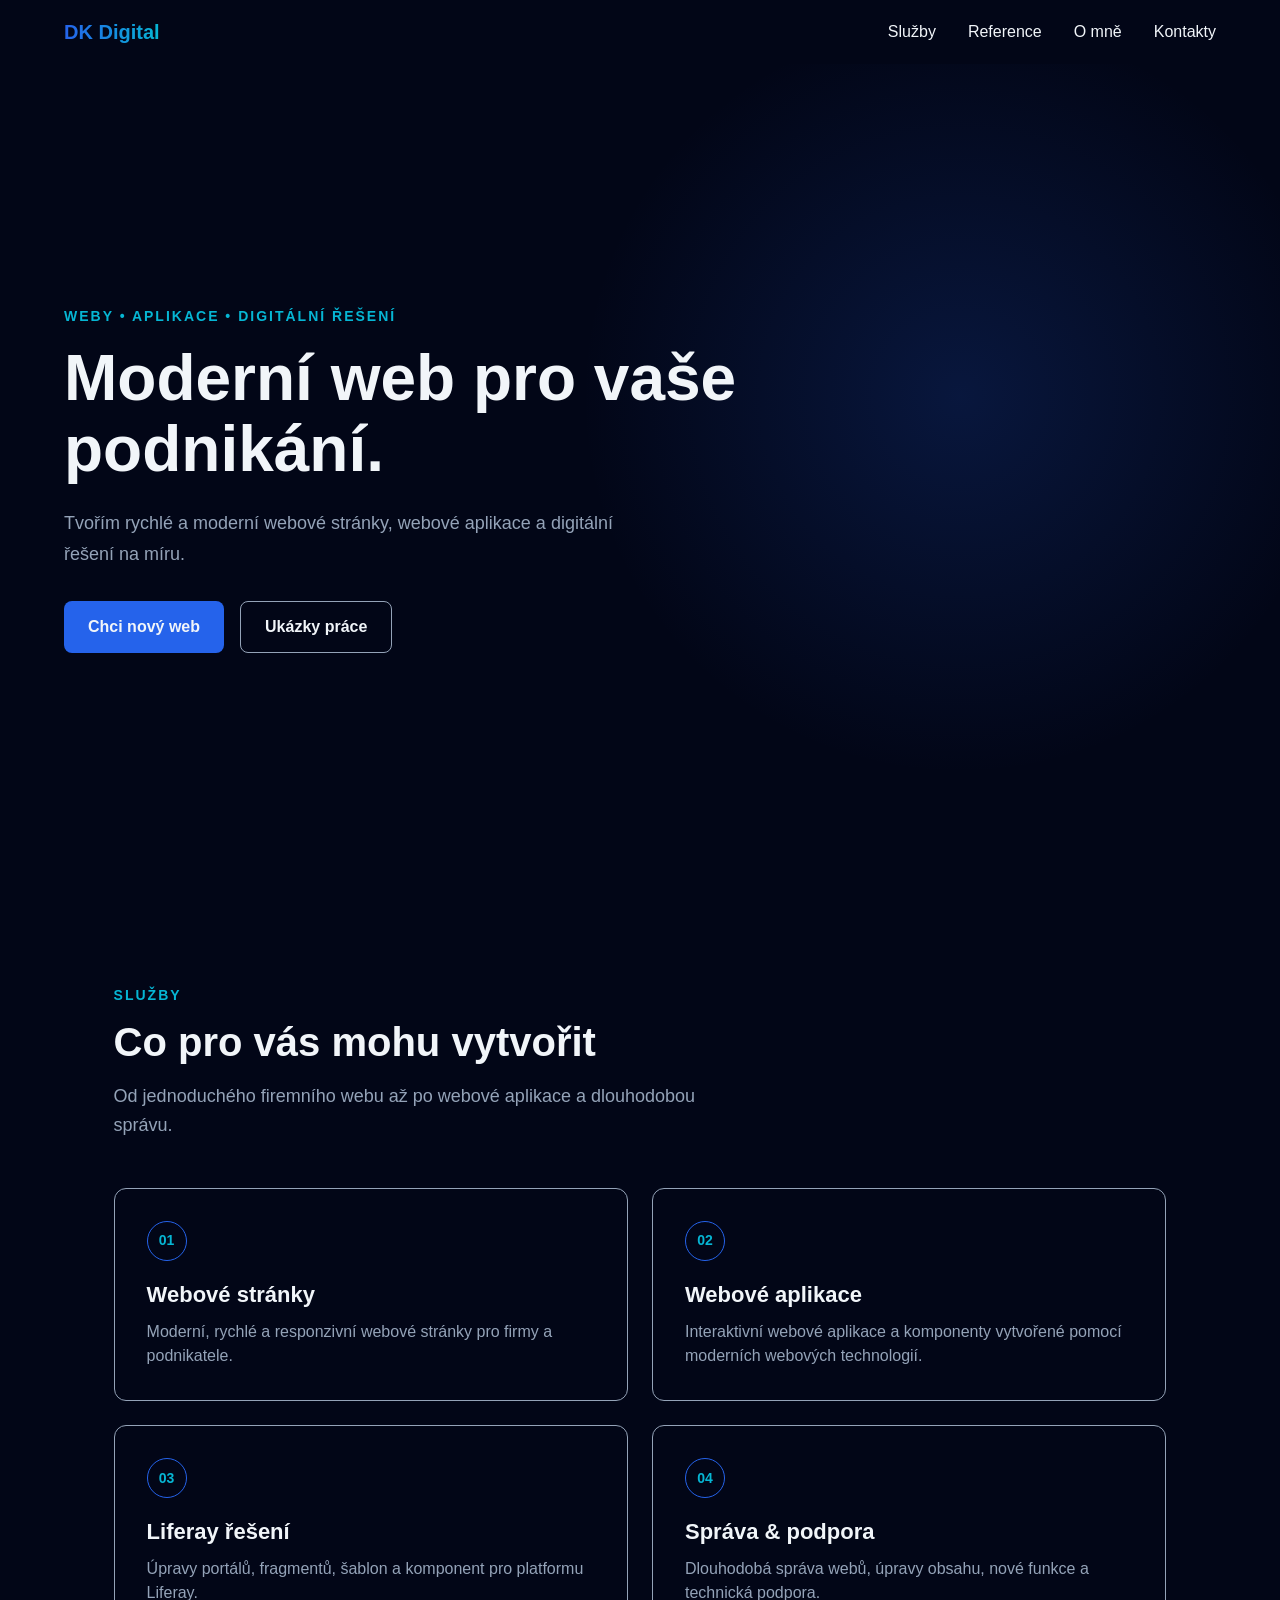
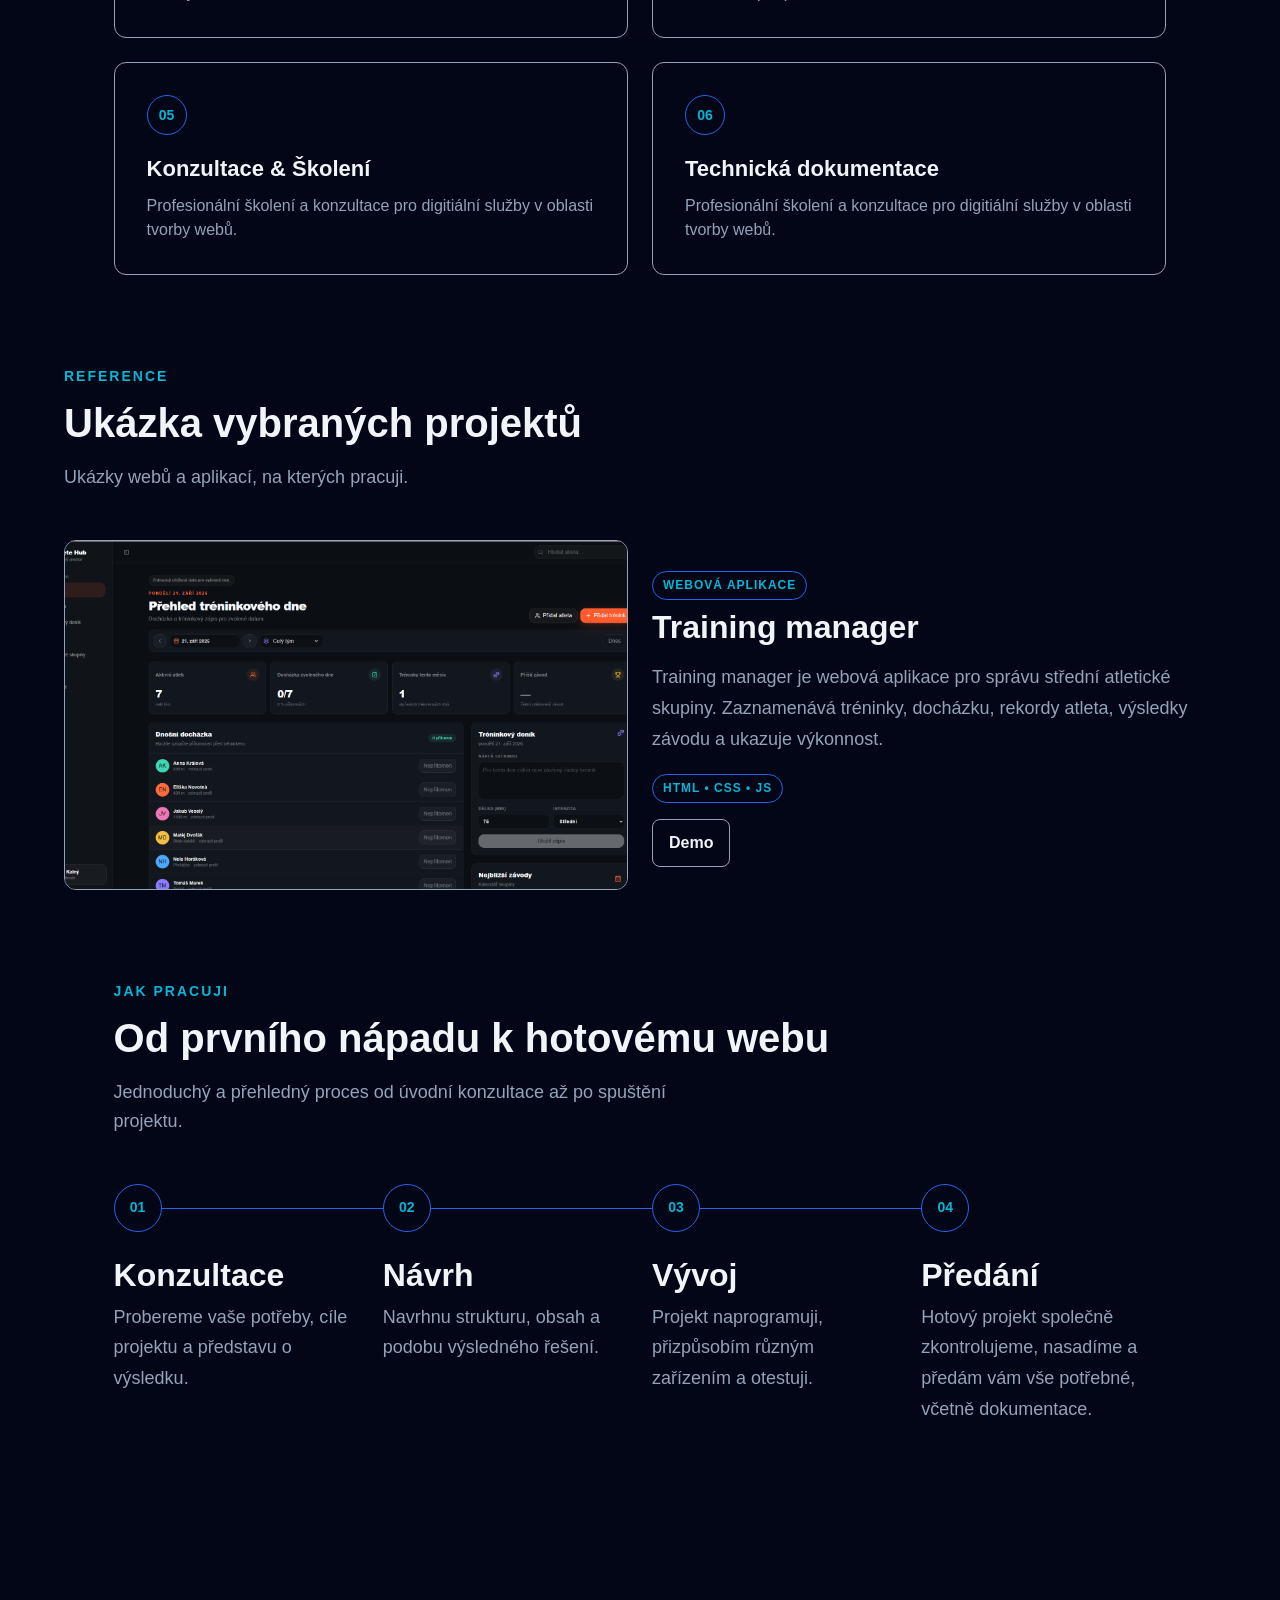
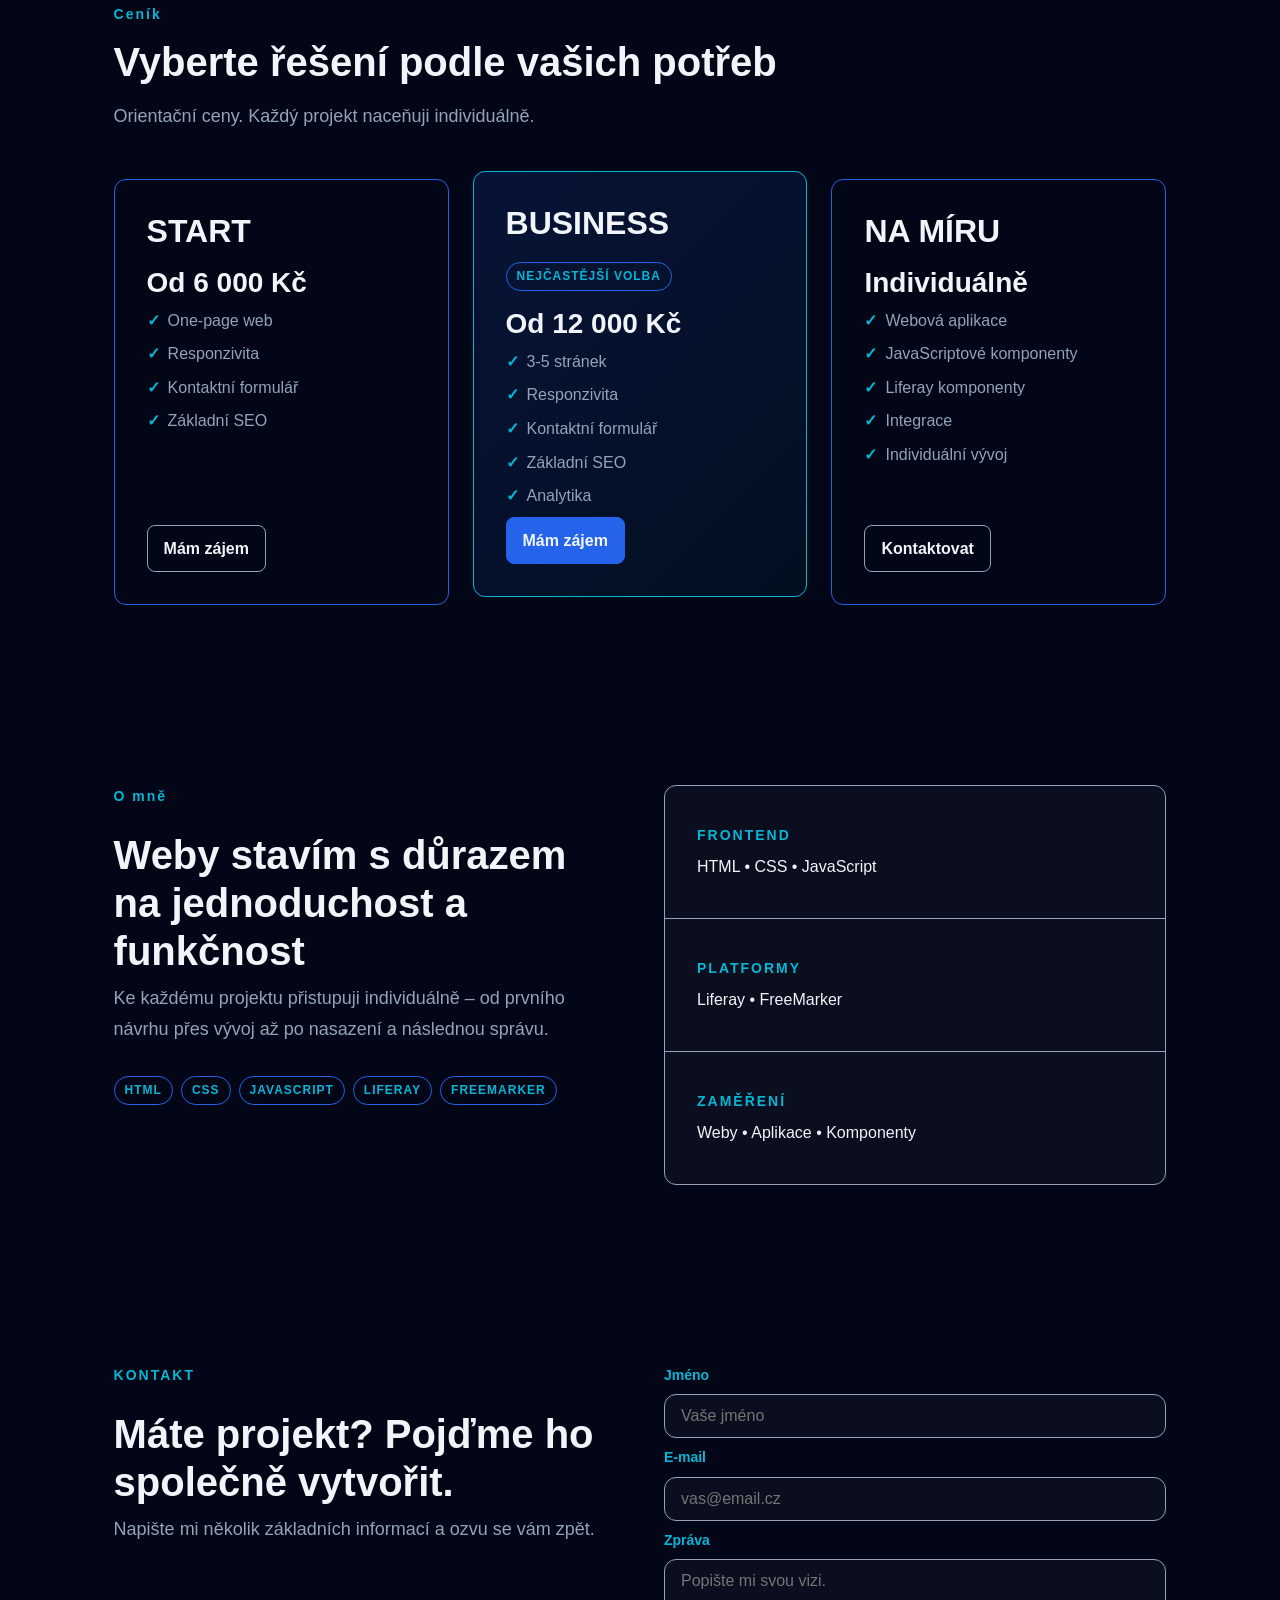
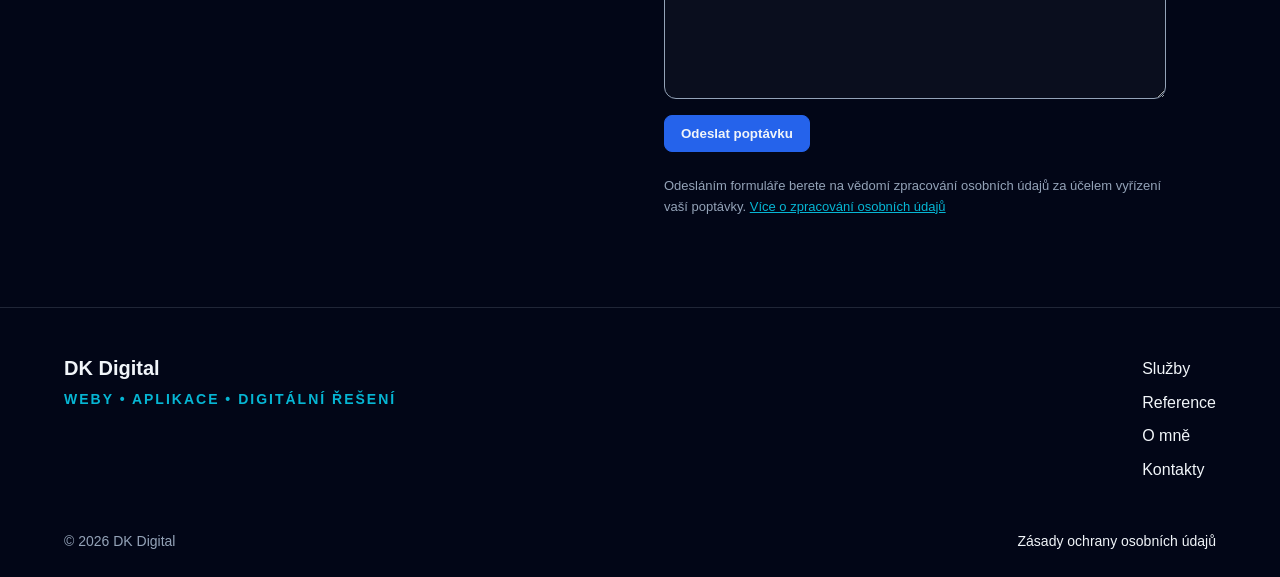
==== commit cb3b6834: ""added working forms handler, preparation for GDPR site"#" ====
--- a/index.html
+++ b/index.html
@@ -335,7 +335,21 @@
                     <label class="contact-form__label" for="message">Zpráva</label>
                         <textarea class="contact-form__field" id="message" name="message" placeholder="Popište mi svou vizi." minlength="10" required></textarea>
 
+                <div class="contact-form__honeypot" aria-hidden="true">
+                     <label for="website">Webová stránka</label>
+                        <input type="text" id="website" name="_gotcha" tabindex="-1" autocomplete="off">
+                </div>
+
                     <button class="contact-form__button" type="submit">Odeslat poptávku</button>
+                    <p class="contact-form__status" aria-live="polite"></p>
+
+                    <p class="contact-form__privacy">
+                        Odesláním formuláře berete na vědomí zpracování osobních údajů
+                        za účelem vyřízení vaší poptávky.
+                        <a href="ochrana-osobnich-udaju.html">
+                            Více o zpracování osobních údajů
+                        </a>
+                    </p>
                 </form>
             </div>
             
--- a/css/style.css
+++ b/css/style.css
@@ -684,6 +684,14 @@
     gap: 8px;
 }
 
+.contact-form__status--success {
+    color: #22c55e;
+}
+
+.contact-form__status--error {
+    color: #ef4444;
+}
+
 .contact__eyebrow {
     color: var(--color-accent);
     font-size: 14px;
@@ -751,6 +759,34 @@
     transform: translateY(-2px);
 }
 
+.contact-form__button:disabled {
+    cursor: not-allowed;
+    opacity: 0.5
+}
+
+.contact-form__honeypot {
+    position: absolute;
+    left: -9999px;
+    width: 1px;
+    height: 1px;
+    overflow: hidden;
+}
+
+.contact-form__privacy {
+    margin-top: 8px;
+    color: var(--color-text-muted);
+    font-size: 13px;
+    line-height: 1.6;
+}
+
+.contact-form__privacy a {
+    color: var(--color-accent);
+}
+
+.contact-form__privacy a:hover {
+    text-decoration: none;
+}
+
 textarea.contact-form__field {
     min-height: 140px;
 }
@@ -974,7 +1010,6 @@
         grid-template-columns: 1fr;
     }
 
-
     .about__visual {
         min-height: 200px;
     }
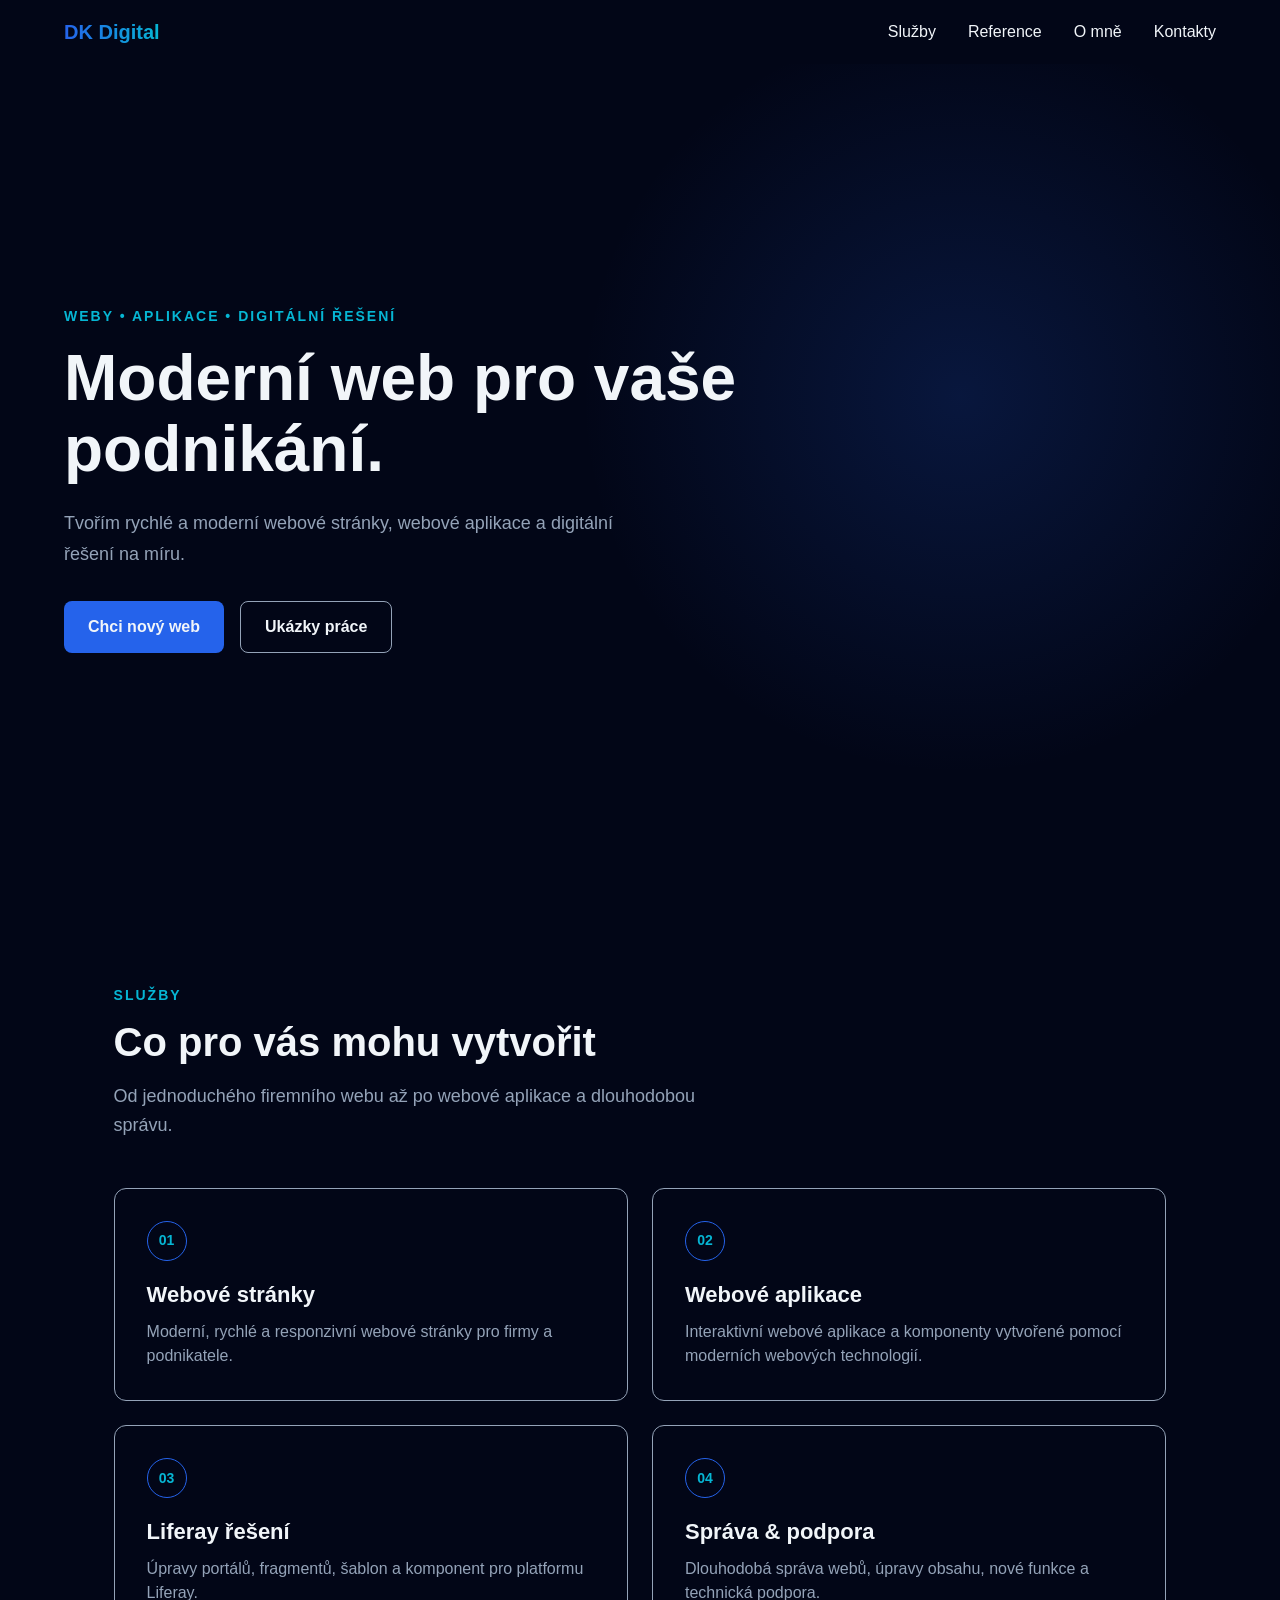
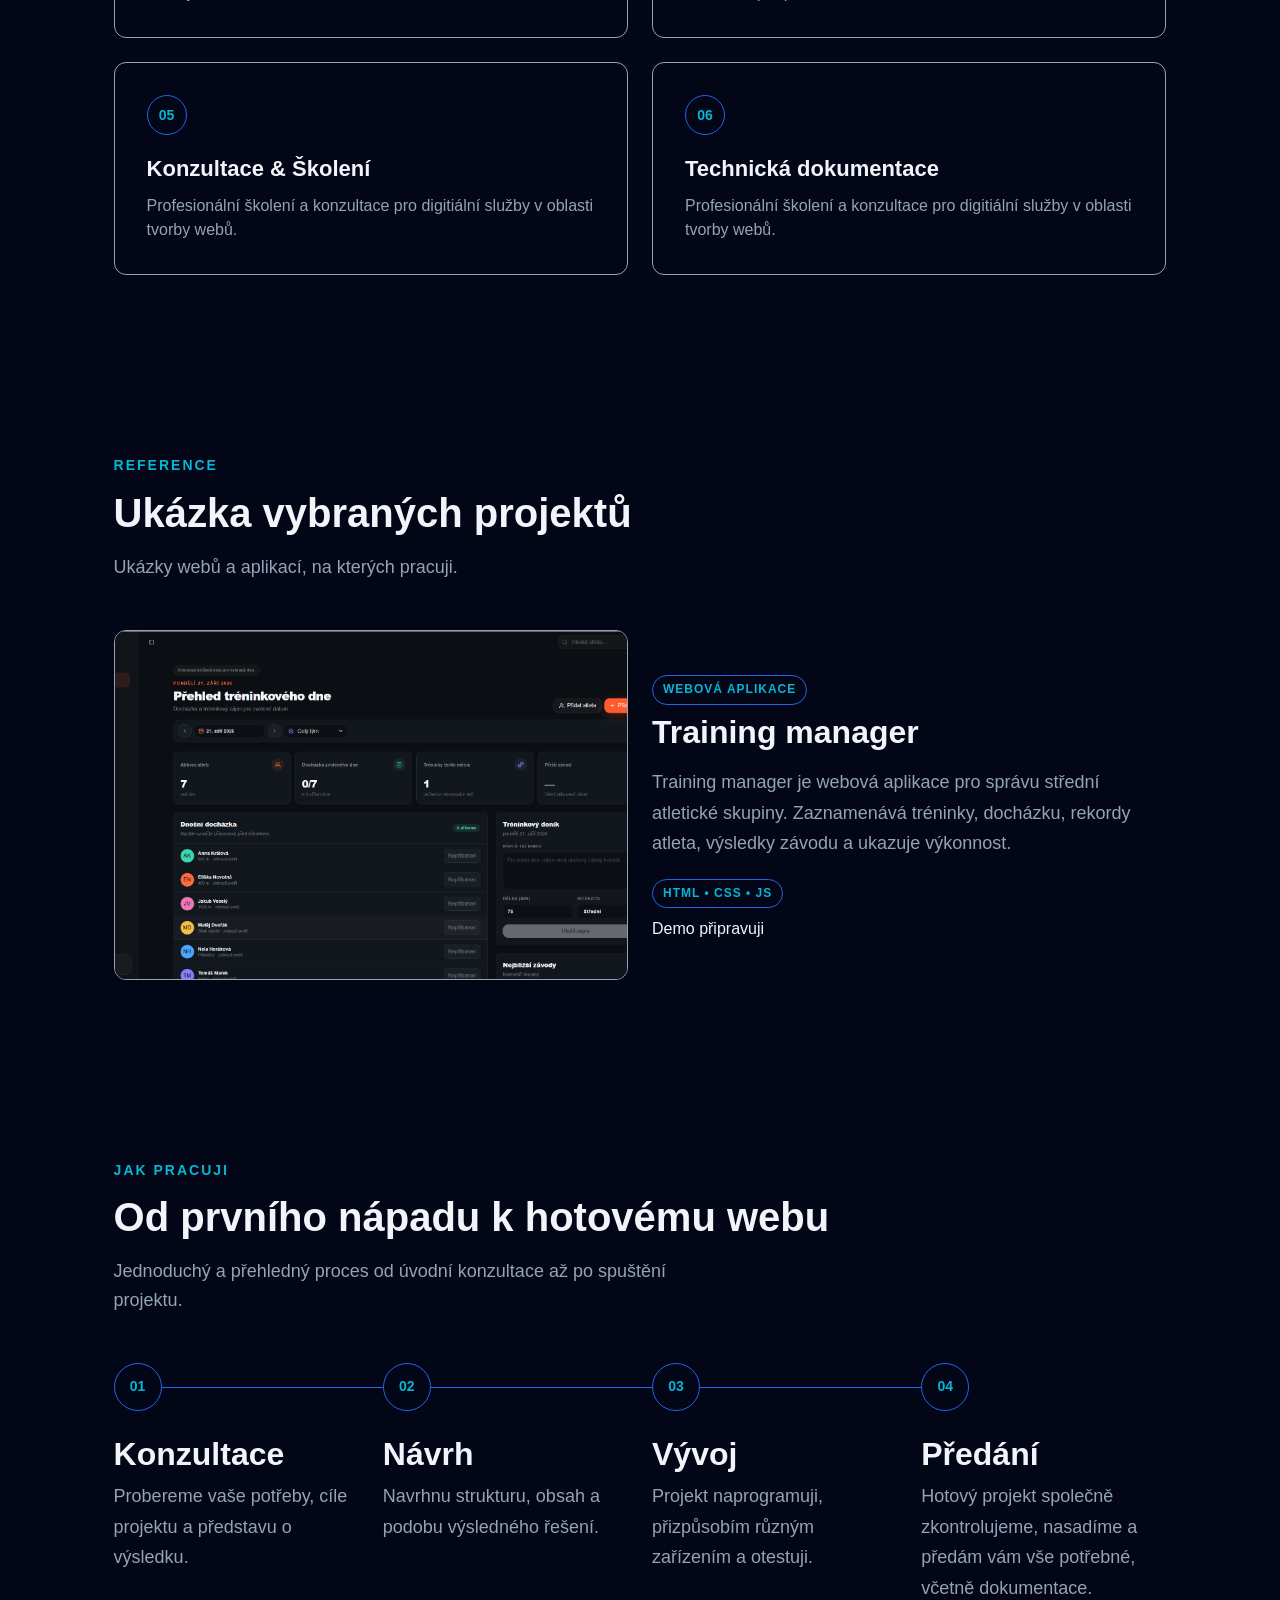
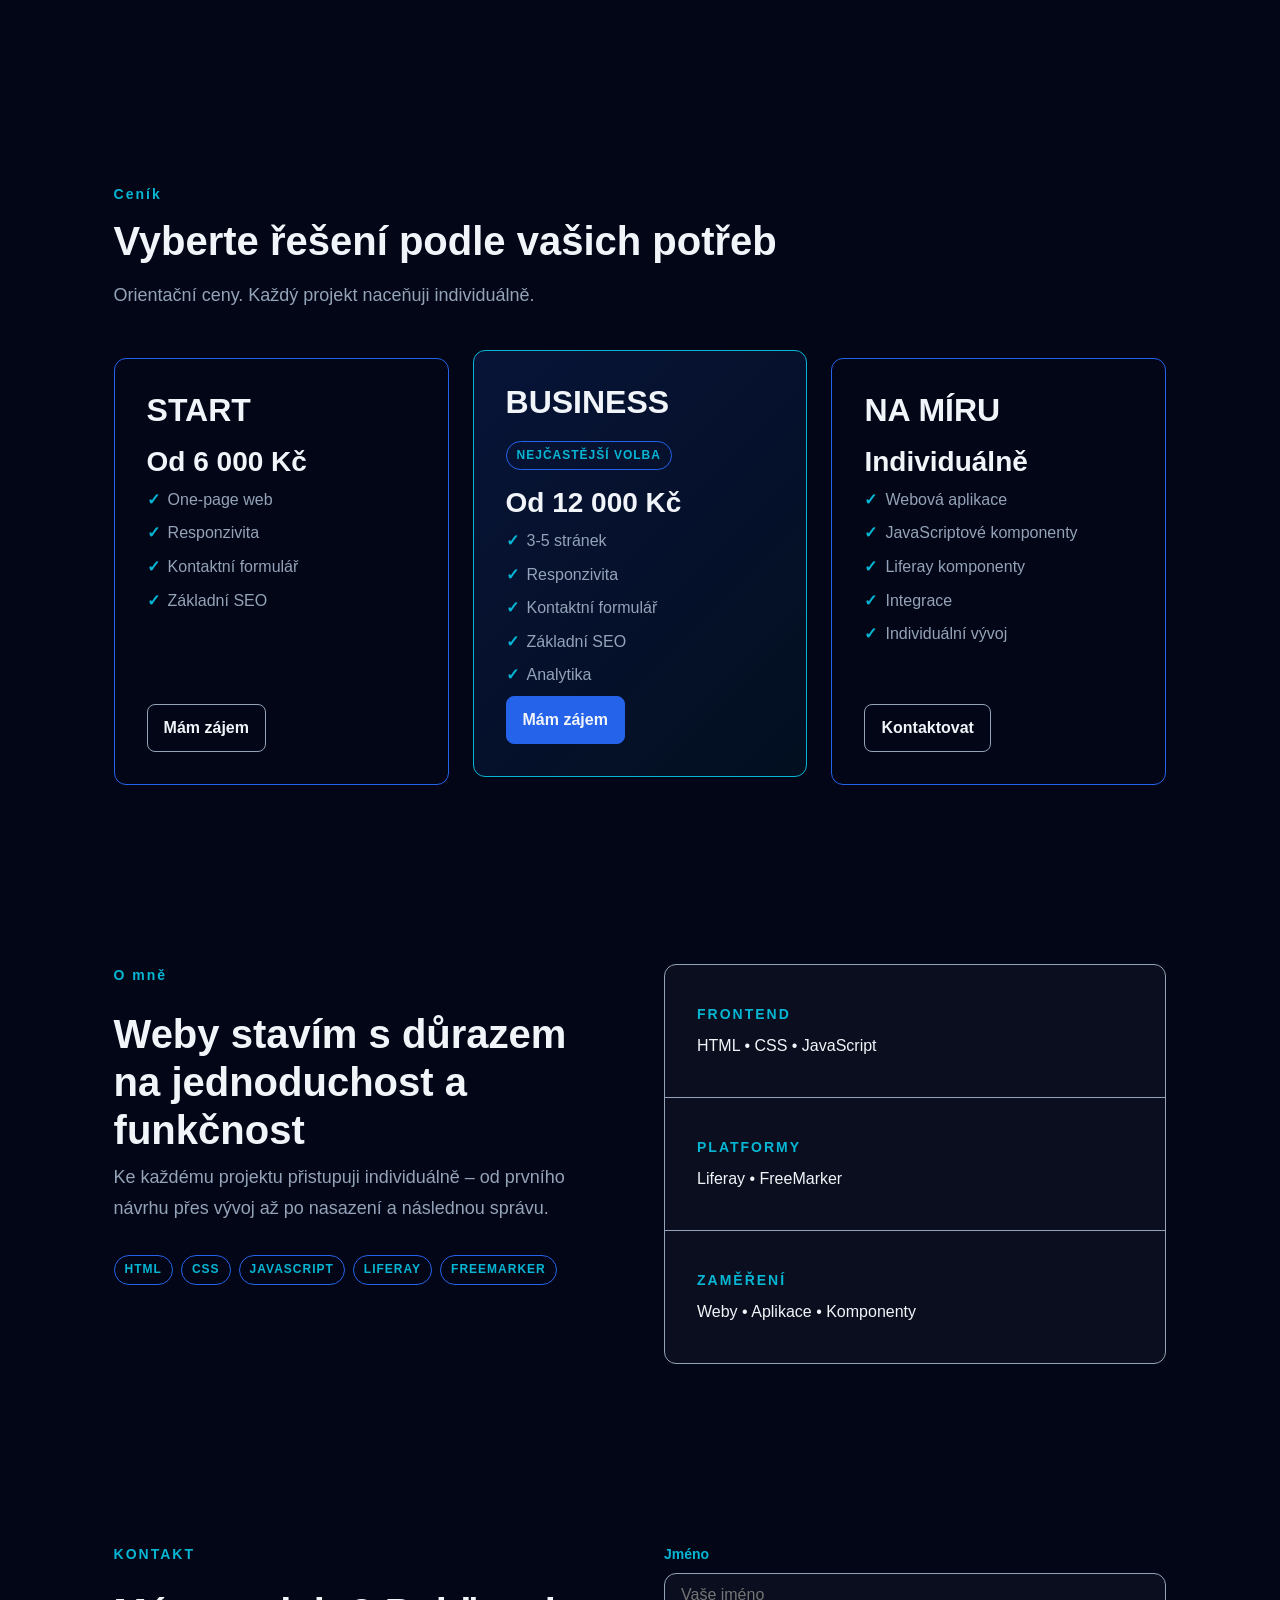
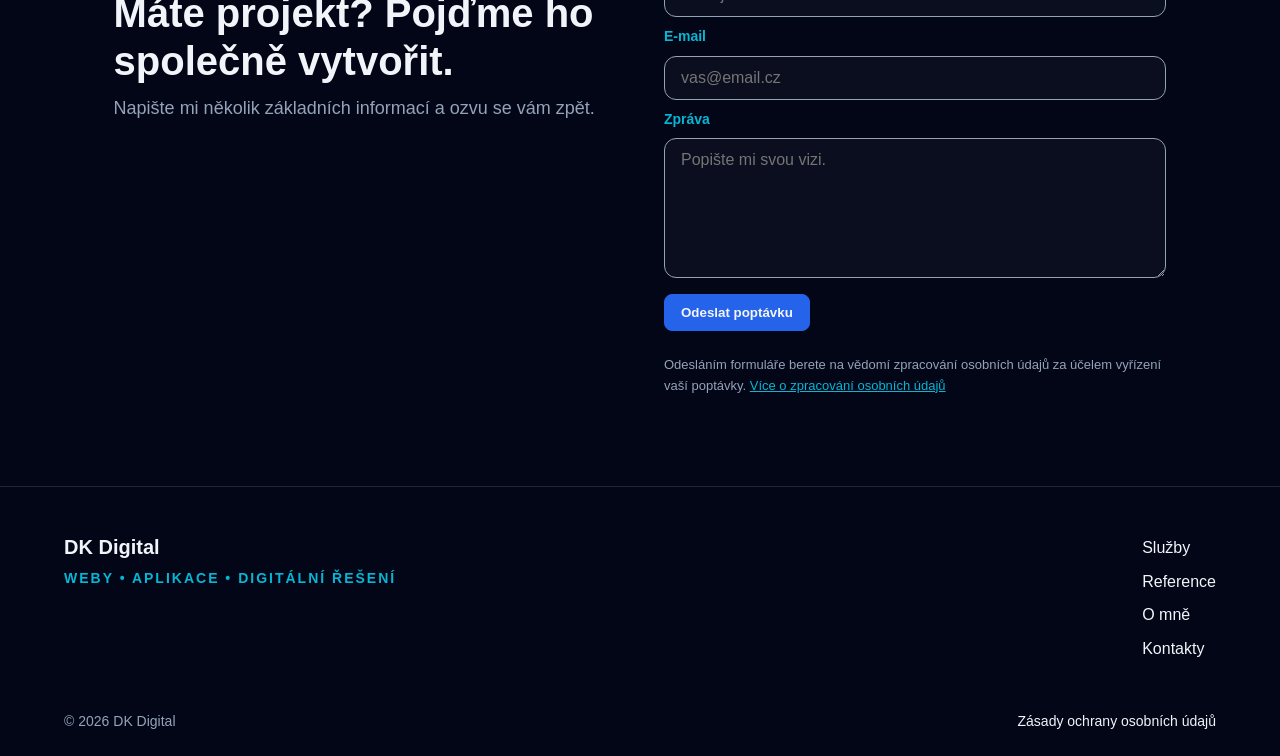
==== commit ba053ecc: "Unification, bug fixing, user accesibility" ====
--- a/index.html
+++ b/index.html
@@ -4,7 +4,19 @@
     <meta charset="UTF-8">
     <meta name="viewport" content="width=device-width, initial-scale=1.0">
     <title>DK Digital | Weby, aplikace a digitální řešení</title>
+    <meta name="description" content="Tvorba moderních webových stránek, webových aplikací a digitálních řešení na míru. HTML, CSS, JavaScript a Liferay.">
+    <meta name="robots" content="index, follow">
+    <link rel="canonical" href="https://dkdigital.cz/">
     <link rel="stylesheet" href="css/style.css">
+    <link rel="icon" type="image/png" sizes="32x32" href="assets/icons/favicon-32x32.png">
+    <link rel="icon" type="image/png" sizes="16x16" href="assets/icons/favicon-16x16.png">
+    <link rel="apple-touch-icon" sizes="180x180" href="assets/icons/apple-touch-icon.png">
+
+    <meta property="og:type" content="website">
+    <meta property="og:title"content="DK Digital | Weby, aplikace a digitální řešení">
+    <meta property="og:description" content="Tvorba moderních webových stránek, webových aplikací a digitálních řešení na míru.">
+    <meta property="og:url" content="https://dkdigital.cz/">
+    <meta property="og:image" content="https://dkdigital.cz/assets/images/og-image.png">
 </head>
 <body>
     <header class="header">
@@ -155,7 +167,7 @@
                             <p class="project-card__text">Training manager je webová aplikace pro správu střední atletické skupiny.
                                 Zaznamenává tréninky, docházku, rekordy atleta, výsledky závodu a ukazuje výkonnost. </p>
                             <span class="project-card__technologies">HTML • CSS • JS</span>
-                            <a class="project-card__link" href="#" target="_blank">Demo</a>
+                            <span class="project-card__status">Demo připravuji</span>
                         </div>
                     </article>
                 </div>
@@ -394,9 +406,11 @@
         </div>
 
         <div class="footer__bottom">
-            <p class="footer__copyright">© 2026 DK Digital</p>
-
-            <a class="footer__link" href="#">
+            <p class="footer__copyright">
+                © <span id="current-year">2026</span> DK Digital
+            </p>
+
+            <a class="footer__link" href="ochrana-osobnich-udaju.html">
                 Zásady ochrany osobních údajů
             </a>
         </div>
--- a/css/style.css
+++ b/css/style.css
@@ -28,7 +28,17 @@
     padding: 0 24px;
 }
 
-/*--- Header page ---*/
+a:focus-visible,
+button:focus-visible,
+input:focus-visible,
+textarea:focus-visible {
+    outline: 2px solid var(--color-accent);
+    outline-offset: 4px;
+}
+
+/* =====================
+    Header
+===================== */
 
 .header {
     padding: 16px 0;
@@ -154,8 +164,11 @@
     border: 1px solid var(--color-text-muted);
 }
 
-.button--primary:hover {
+.button--primary:hover,
+.contact-form__button:hover {
     background-color: var(--color-accent);
+    border-color: var(--color-accent);
+    color: var(--color-background);
     transform: translateY(-2px);
 }
 
@@ -165,7 +178,9 @@
     transform: translateY(-2px);
 }
 
-/*--- Service section ---*/
+/* =====================
+    Service section
+===================== */
 
 .services {
     padding: var(--section-spacing)
@@ -239,8 +254,10 @@
     line-height: 1.5;
 }
 
-/* --- Reference --- */
-.reference {
+/* =====================
+    Reference section
+===================== */
+.references {
     padding: var(--section-spacing)
 }
 
@@ -358,7 +375,9 @@
     transform: translateY(-2px);
 }
 
-/*--- Proces --- */
+/* =====================
+    Process section
+===================== */
 
 .process {
     padding: var(--section-spacing)
@@ -441,7 +460,9 @@
 }
 
 
-/*--- Pricing --- */
+/* =====================
+    Pricing scetion
+===================== */
 
 .pricing {
     padding: var(--section-spacing)
@@ -571,7 +592,9 @@
     text-transform: uppercase;
 }
 
-/*--- About ---*/
+/* =====================
+    About section
+===================== */
 .about {
     padding: var(--section-spacing)
 }
@@ -661,6 +684,10 @@
     margin-top: 8px;
     color: var(--color-text);
 }
+
+/* =====================
+    Contact section
+===================== */
 
 .contact {
     padding: var(--section-spacing)
@@ -796,6 +823,10 @@
     resize: vertical;
 }
 
+/* =====================
+    Footer
+===================== */
+
 .footer {
     padding: 48px 0 24px;
     border-top: 1px solid rgba(148, 163, 184, 0.2);
@@ -866,7 +897,85 @@
     color: var(--color-accent);
 }
 
-/*--- Responzivita --- */
+.privacy {
+    padding: 96px 0;
+}
+
+.privacy__eyebrow {
+    color: var(--color-accent);
+    font-size: 14px;
+    font-weight: 700;
+    letter-spacing: 2px;
+    margin-bottom: 12px;
+}
+
+.privacy__title {
+    font-size: clamp(36px, 5vw, 56px);
+    line-height: 1.1;
+    margin-bottom: 16px;
+}
+
+.privacy__intro {
+    max-width: 700px;
+    color: var(--color-text-muted);
+    font-size: 18px;
+    line-height: 1.7;
+}
+
+.privacy__content {
+    max-width: 800px;
+    margin-top: 64px;
+}
+
+.privacy__section {
+    padding: 32px 0;
+    border-bottom: 1px solid rgba(148, 163, 184, 0.2);
+}
+
+.privacy__section h2 {
+    margin-bottom: 16px;
+    font-size: 24px;
+    line-height: 1.3;
+}
+
+.privacy__section p {
+    color: var(--color-text-muted);
+    line-height: 1.8;
+}
+
+.privacy__section p + p {
+    margin-top: 16px;
+}
+
+.privacy__section ul {
+    margin-top: 16px;
+    padding-left: 24px;
+    color: var(--color-text-muted);
+}
+
+.privacy__section li {
+    margin-bottom: 8px;
+    line-height: 1.7;
+}
+
+.privacy__section a {
+    color: var(--color-accent);
+}
+
+.privacy__section a:hover {
+    text-decoration: none;
+}
+
+.privacy__updated {
+    margin-top: 48px;
+    color: var(--color-text-muted);
+    font-size: 14px;
+}
+
+/* =====================
+    Responsive
+===================== */
+
 @media (max-width: 1024px) {
 
     .process__steps {
@@ -1041,4 +1150,16 @@
         font-size: clamp(30px, 5vw, 40px);
         line-height: 1.2;
     }
+
+    .privacy {
+        padding: 64px 0;
+    }
+
+    .privacy__content {
+        margin-top: 40px;
+    }
+
+    .privacy__section {
+        padding: 24px 0;
+    }
 }
